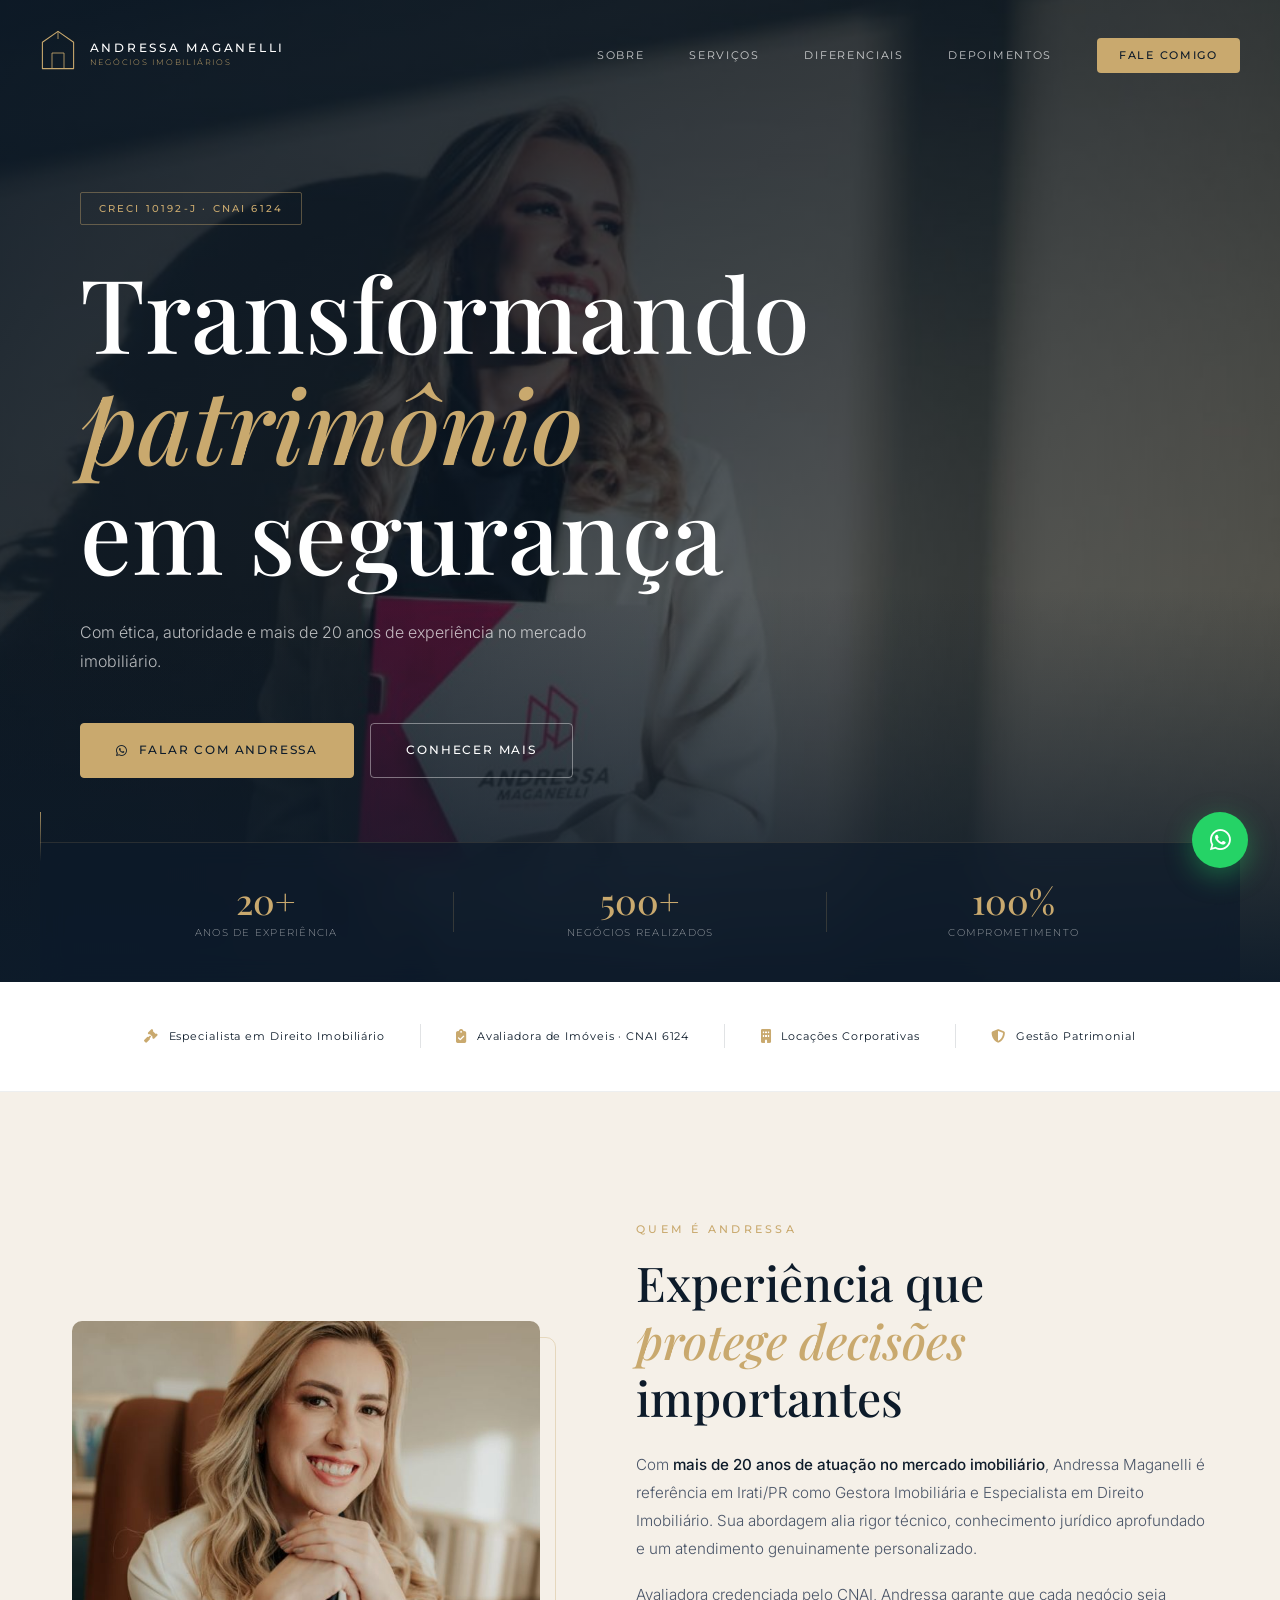
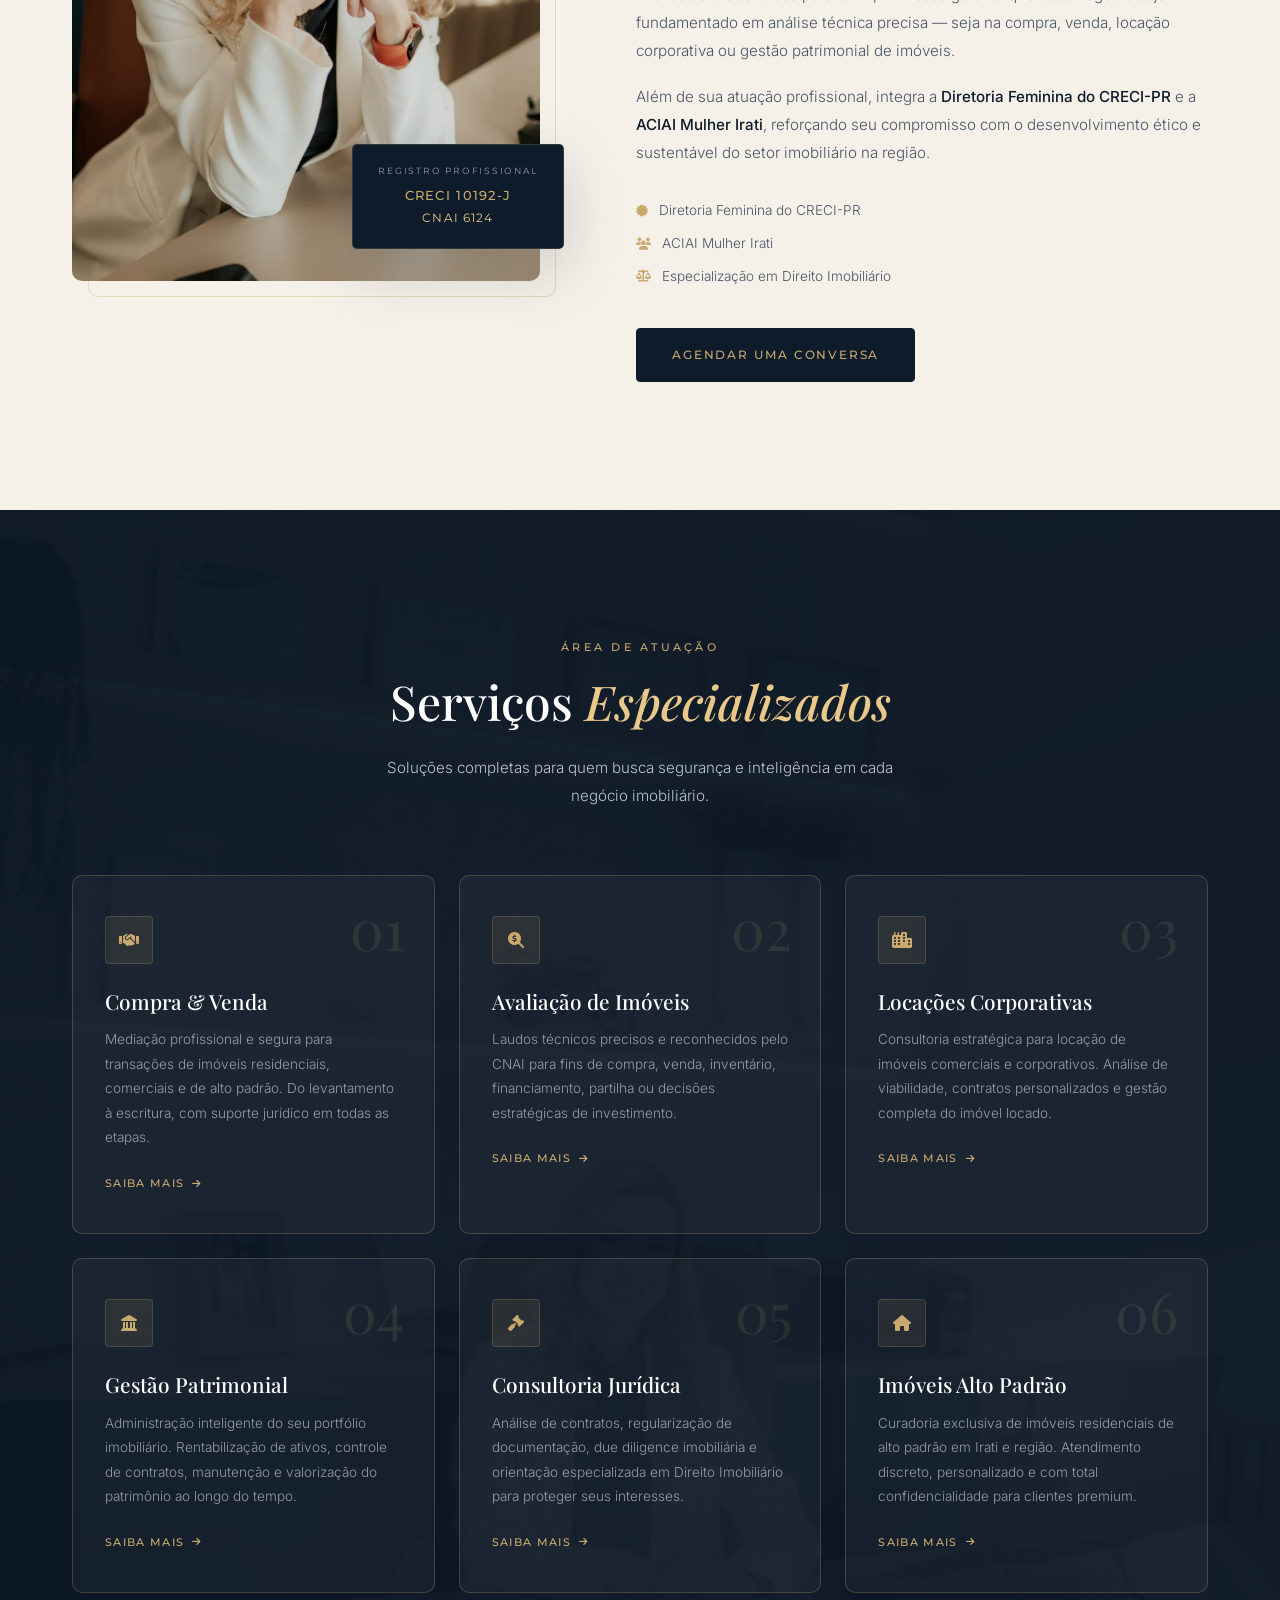
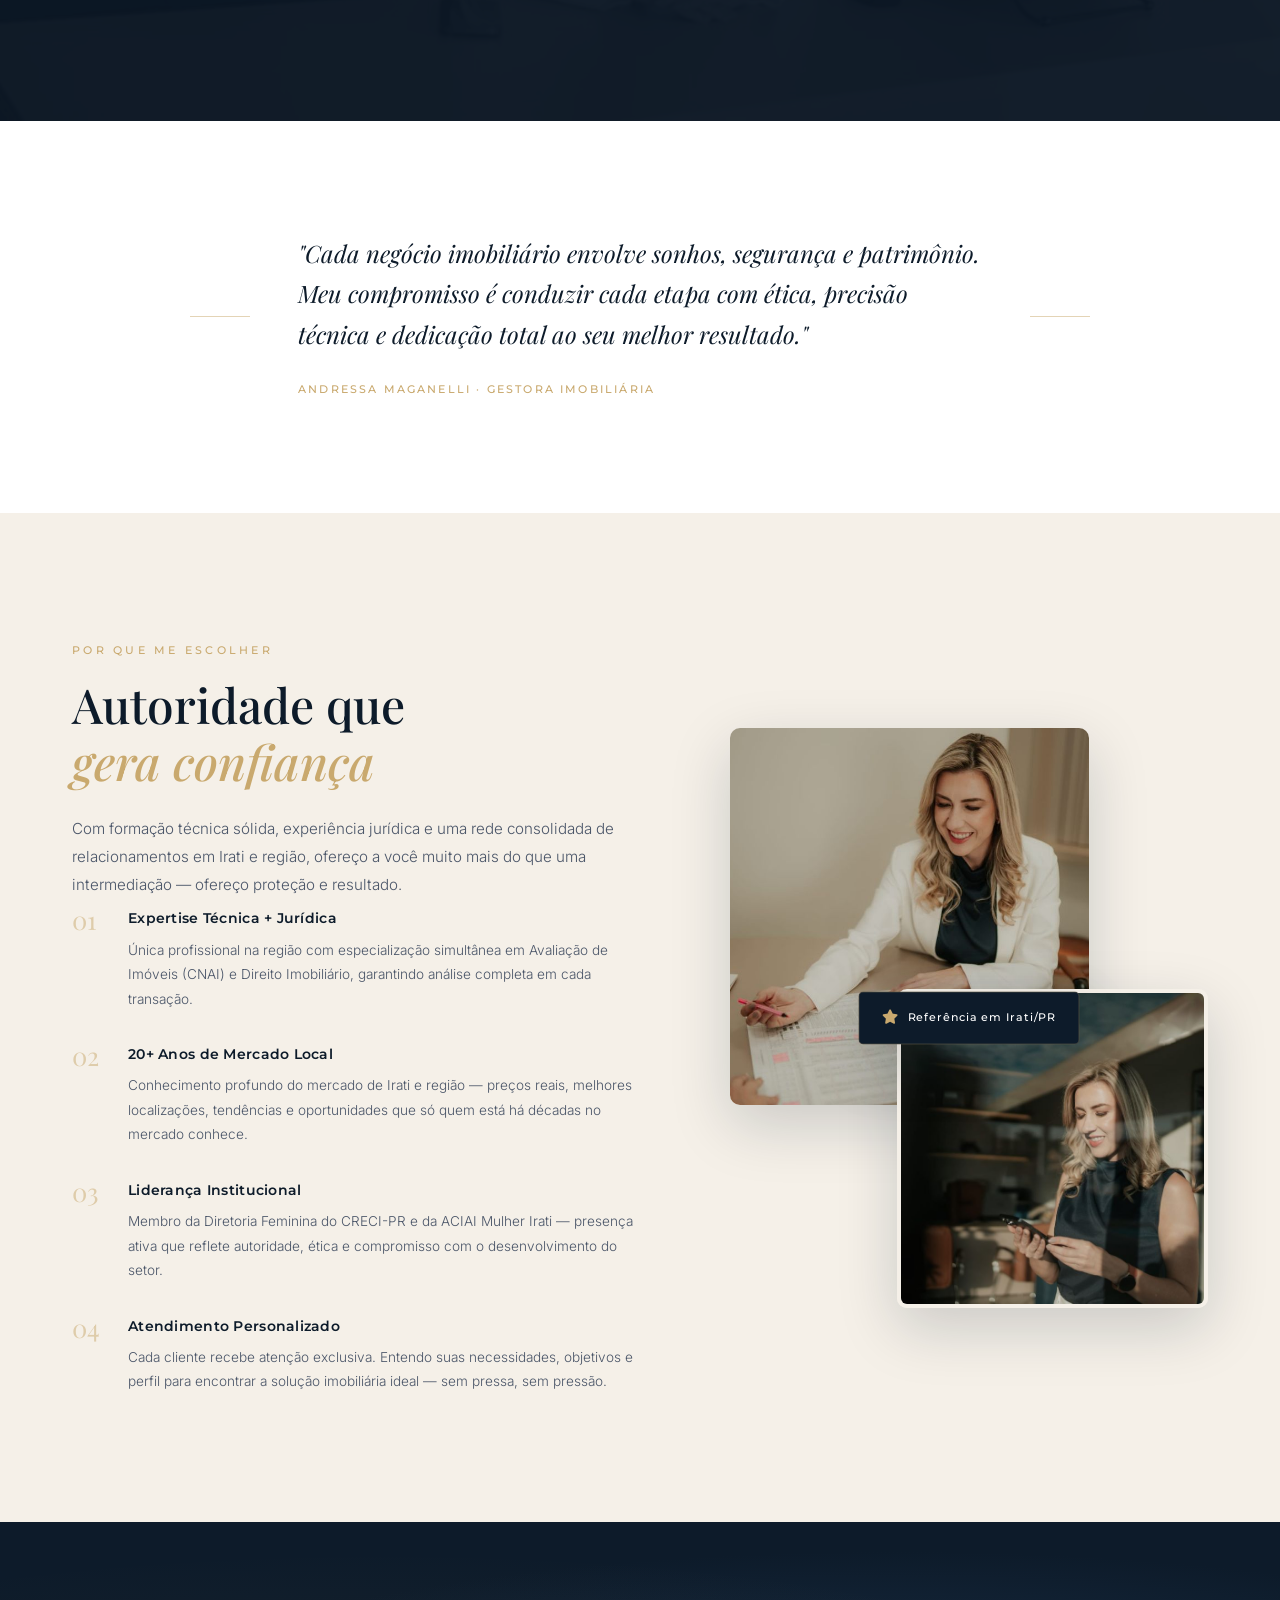
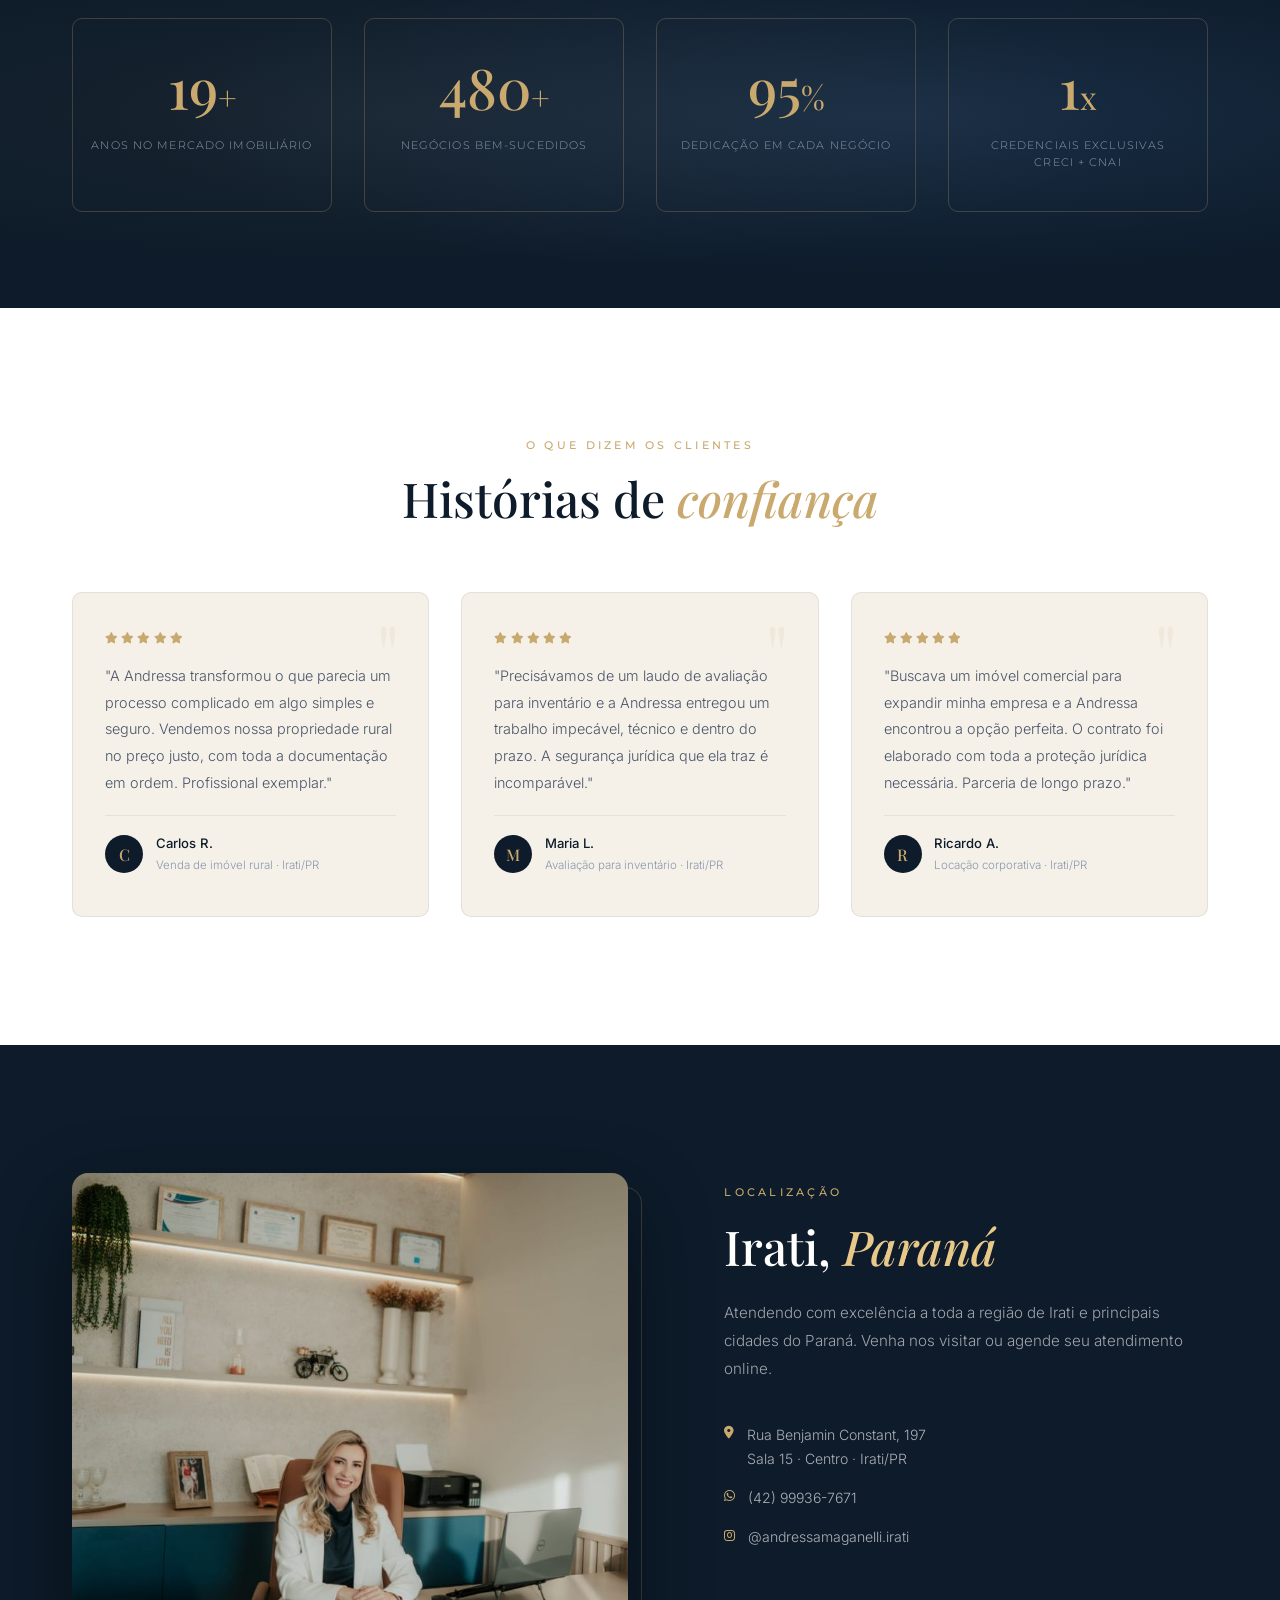
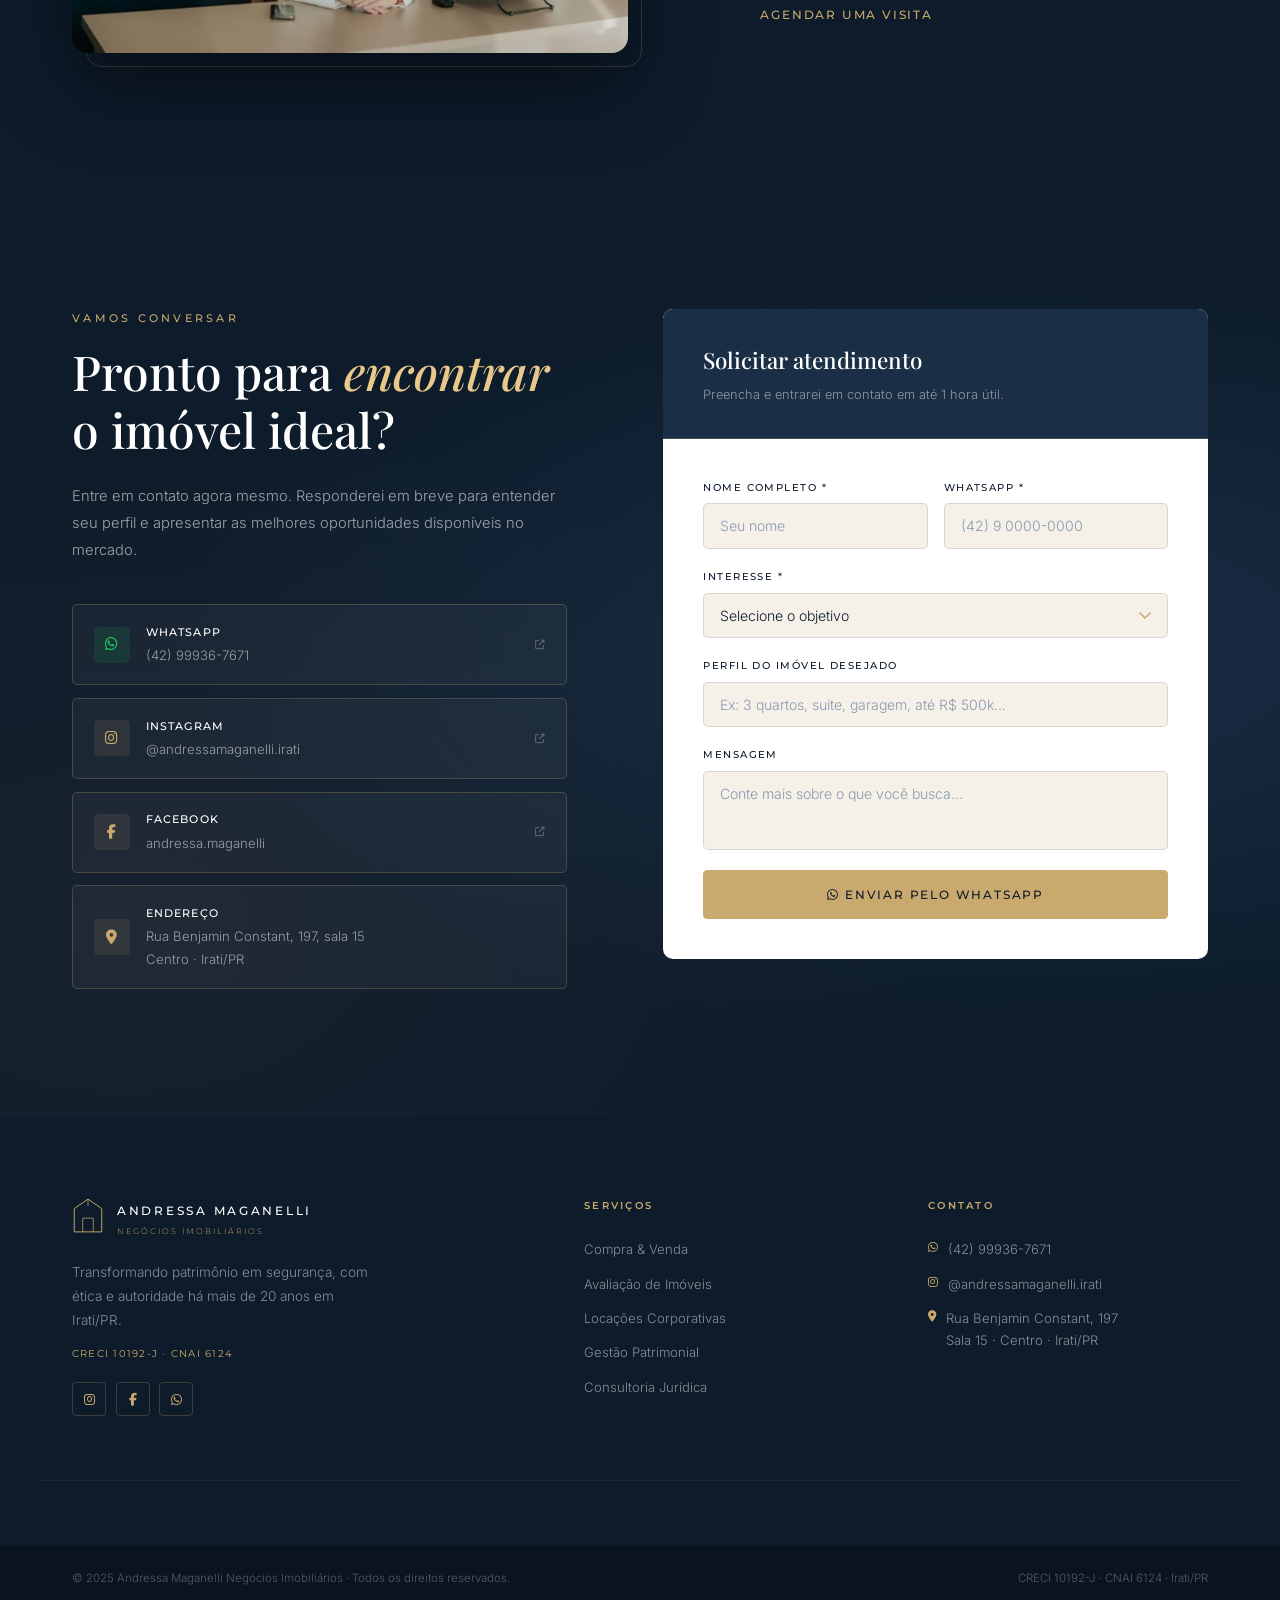
==== index.html @ 8b4cc3bf "andressa" ====
<!DOCTYPE html>
<html lang="pt-BR">
<head>
  <meta charset="UTF-8" />
  <meta name="viewport" content="width=device-width, initial-scale=1.0" />
  <title>Andressa Maganelli · Negócios Imobiliários e Avaliadora de Imóveis</title>
  <meta name="description" content="Gestora Imobiliária & Especialista em Direito Imobiliário em Irati/PR. Mais de 20 anos de experiência. CRECI 10192-J | CNAI 6124. Transformando patrimônio em segurança, com ética e autoridade." />
  <meta name="keywords" content="imóveis Irati PR, corretora de imóveis Irati, Andressa Maganelli, imóveis alto padrão, direito imobiliário, avaliação de imóveis" />

  <!-- Open Graph -->
  <meta property="og:title" content="Andressa Maganelli · Negócios Imobiliários" />
  <meta property="og:description" content="Transformando patrimônio em segurança, com ética e autoridade." />
  <meta property="og:type" content="website" />

  <!-- Fonts -->
  <link rel="preconnect" href="https://fonts.googleapis.com" />
  <link rel="preconnect" href="https://fonts.gstatic.com" crossorigin />
  <link href="https://fonts.googleapis.com/css2?family=Playfair+Display:ital,wght@0,400;0,500;0,600;1,400;1,500&family=Inter:wght@100;200;300;400;500&family=Montserrat:wght@200;300;400;500;600&display=swap" rel="stylesheet" />

  <!-- Icons -->
  <link rel="stylesheet" href="https://cdn.jsdelivr.net/npm/@fortawesome/fontawesome-free@6.4.0/css/all.min.css" />

  <!-- Styles -->
  <link rel="stylesheet" href="css/andressa.css" />
</head>
<body>

  <!-- ── LOADER ────────────────────────────────────────── -->
  <div id="loader">
    <div class="loader-inner">
      <div class="loader-logo">
        <svg viewBox="0 0 60 70" fill="none" xmlns="http://www.w3.org/2000/svg">
          <path d="M30 4 L4 22 L4 66 L56 66 L56 22 Z" stroke="#C9A96E" stroke-width="1.5" fill="none" stroke-linejoin="round"/>
          <path d="M20 66 L20 40 L40 40 L40 66" stroke="#C9A96E" stroke-width="1.2" fill="none" stroke-linejoin="round"/>
          <path d="M30 4 L30 16" stroke="#C9A96E" stroke-width="1.2" fill="none" stroke-linecap="round"/>
        </svg>
      </div>
      <div class="loader-text">
        <span class="loader-name">ANDRESSA MAGANELLI</span>
        <span class="loader-sub">NEGÓCIOS IMOBILIÁRIOS</span>
      </div>
      <div class="loader-bar"><div class="loader-progress"></div></div>
    </div>
  </div>

  <!-- ── HEADER ────────────────────────────────────────── -->
  <header id="header">
    <div class="header-inner">

      <a href="#inicio" class="logo" aria-label="Andressa Maganelli">
        <div class="logo-icon">
          <svg viewBox="0 0 60 70" fill="none" xmlns="http://www.w3.org/2000/svg">
            <path d="M30 4 L4 22 L4 66 L56 66 L56 22 Z" stroke="currentColor" stroke-width="1.8" fill="none" stroke-linejoin="round"/>
            <path d="M20 66 L20 40 L40 40 L40 66" stroke="currentColor" stroke-width="1.4" fill="none" stroke-linejoin="round"/>
            <path d="M30 4 L30 16" stroke="currentColor" stroke-width="1.4" fill="none" stroke-linecap="round"/>
          </svg>
        </div>
        <div class="logo-text">
          <span class="logo-name">ANDRESSA MAGANELLI</span>
          <span class="logo-desc">NEGÓCIOS IMOBILIÁRIOS</span>
        </div>
      </a>

      <nav class="nav-desktop" aria-label="Navegação principal">
        <ul>
          <li><a href="#sobre">Sobre</a></li>
          <li><a href="#servicos">Serviços</a></li>
          <li><a href="#diferenciais">Diferenciais</a></li>
          <li><a href="#depoimentos">Depoimentos</a></li>
          <li><a href="#contato" class="nav-cta">Fale comigo</a></li>
        </ul>
      </nav>

      <button class="menu-toggle" id="menuToggle" aria-label="Abrir menu" aria-expanded="false">
        <span></span><span></span><span></span>
      </button>
    </div>

    <nav class="nav-mobile" id="mobileNav">
      <ul>
        <li><a href="#sobre" class="mobile-link">Sobre</a></li>
        <li><a href="#servicos" class="mobile-link">Serviços</a></li>
        <li><a href="#diferenciais" class="mobile-link">Diferenciais</a></li>
        <li><a href="#depoimentos" class="mobile-link">Depoimentos</a></li>
        <li><a href="#contato" class="mobile-link">Fale comigo</a></li>
      </ul>
    </nav>
  </header>

  <main>

    <!-- ── HERO ──────────────────────────────────────────── -->
    <section id="inicio" class="hero">
      <div class="hero-bg">
        <img src="images/andressa-hero.jpg" alt="Andressa Maganelli" class="hero-img" />
        <div class="hero-overlay"></div>
        <div class="hero-overlay-grad"></div>
      </div>

      <div class="hero-content">
        <div class="hero-badge reveal">
          <span>CRECI 10192-J · CNAI 6124</span>
        </div>
        <h1 class="hero-title reveal">
          <span>Transformando</span>
          <em>patrimônio</em>
          <span>em segurança</span>
        </h1>
        <p class="hero-tagline reveal">Com ética, autoridade e mais de 20 anos de experiência no mercado imobiliário.</p>
        <div class="hero-actions reveal">
          <a href="https://wa.me/5542999367671?text=Olá%20Andressa!%20Gostaria%20de%20conhecer%20os%20imóveis%20disponíveis." class="btn btn-gold" target="_blank" rel="noopener">
            <i class="fab fa-whatsapp"></i> Falar com Andressa
          </a>
          <a href="#sobre" class="btn btn-ghost-light">Conhecer mais</a>
        </div>
      </div>

      <div class="hero-stats reveal">
        <div class="stat-item">
          <span class="stat-num">20+</span>
          <span class="stat-label">Anos de experiência</span>
        </div>
        <div class="stat-div"></div>
        <div class="stat-item">
          <span class="stat-num">500+</span>
          <span class="stat-label">Negócios realizados</span>
        </div>
        <div class="stat-div"></div>
        <div class="stat-item">
          <span class="stat-num">100%</span>
          <span class="stat-label">Comprometimento</span>
        </div>
      </div>

      <div class="hero-scroll-hint">
        <span></span>
      </div>
    </section>

    <!-- ── CREDENCIAIS FAIXA ─────────────────────────────── -->
    <section class="credenciais reveal">
      <div class="container">
        <div class="cred-grid">
          <div class="cred-item">
            <i class="fas fa-gavel"></i>
            <span>Especialista em Direito Imobiliário</span>
          </div>
          <div class="cred-div"></div>
          <div class="cred-item">
            <i class="fas fa-clipboard-check"></i>
            <span>Avaliadora de Imóveis · CNAI 6124</span>
          </div>
          <div class="cred-div"></div>
          <div class="cred-item">
            <i class="fas fa-building"></i>
            <span>Locações Corporativas</span>
          </div>
          <div class="cred-div"></div>
          <div class="cred-item">
            <i class="fas fa-shield-alt"></i>
            <span>Gestão Patrimonial</span>
          </div>
        </div>
      </div>
    </section>

    <!-- ── SOBRE ──────────────────────────────────────────── -->
    <section id="sobre" class="sobre">
      <div class="container sobre-grid">

        <div class="sobre-visual reveal">
          <div class="sobre-img-container">
            <img src="images/andressa-sobre.jpg" alt="Andressa Maganelli — Gestora Imobiliária" />
            <div class="sobre-img-border"></div>
          </div>
          <div class="sobre-creci">
            <span class="creci-label">Registro Profissional</span>
            <span class="creci-val">CRECI 10192-J</span>
            <span class="creci-val2">CNAI 6124</span>
          </div>
        </div>

        <div class="sobre-text">
          <p class="section-eyebrow reveal">Quem é Andressa</p>
          <h2 class="section-title reveal">
            Experiência que <br><em>protege decisões</em><br> importantes
          </h2>
          <div class="sobre-body reveal">
            <p>
              Com <strong>mais de 20 anos de atuação no mercado imobiliário</strong>, Andressa Maganelli é referência em Irati/PR como Gestora Imobiliária e Especialista em Direito Imobiliário. Sua abordagem alia rigor técnico, conhecimento jurídico aprofundado e um atendimento genuinamente personalizado.
            </p>
            <p>
              Avaliadora credenciada pelo CNAI, Andressa garante que cada negócio seja fundamentado em análise técnica precisa — seja na compra, venda, locação corporativa ou gestão patrimonial de imóveis.
            </p>
            <p>
              Além de sua atuação profissional, integra a <strong>Diretoria Feminina do CRECI-PR</strong> e a <strong>ACIAI Mulher Irati</strong>, reforçando seu compromisso com o desenvolvimento ético e sustentável do setor imobiliário na região.
            </p>
          </div>

          <div class="sobre-certs reveal">
            <div class="cert-item">
              <i class="fas fa-certificate"></i>
              <span>Diretoria Feminina do CRECI-PR</span>
            </div>
            <div class="cert-item">
              <i class="fas fa-users"></i>
              <span>ACIAI Mulher Irati</span>
            </div>
            <div class="cert-item">
              <i class="fas fa-balance-scale"></i>
              <span>Especialização em Direito Imobiliário</span>
            </div>
          </div>

          <a href="#contato" class="btn btn-dark reveal">Agendar uma conversa</a>
        </div>
      </div>
    </section>

    <!-- ── SERVIÇOS ────────────────────────────────────────── -->
    <section id="servicos" class="servicos">
      <div class="servicos-bg">
        <img src="images/andressa-escritorio.jpg" alt="" aria-hidden="true" />
        <div class="servicos-overlay"></div>
      </div>
      <div class="container">
        <div class="section-header section-header-light">
          <p class="section-eyebrow section-eyebrow-gold reveal">Área de atuação</p>
          <h2 class="section-title section-title-light reveal">Serviços <em>Especializados</em></h2>
          <p class="section-desc section-desc-light reveal">Soluções completas para quem busca segurança e inteligência em cada negócio imobiliário.</p>
        </div>

        <div class="services-grid">

          <article class="service-card reveal">
            <div class="service-number">01</div>
            <div class="service-icon-wrap">
              <i class="fas fa-handshake"></i>
            </div>
            <h3>Compra & Venda</h3>
            <p>Mediação profissional e segura para transações de imóveis residenciais, comerciais e de alto padrão. Do levantamento à escritura, com suporte jurídico em todas as etapas.</p>
            <div class="service-action">
              <a href="#contato">Saiba mais <i class="fas fa-arrow-right"></i></a>
            </div>
          </article>

          <article class="service-card reveal">
            <div class="service-number">02</div>
            <div class="service-icon-wrap">
              <i class="fas fa-search-dollar"></i>
            </div>
            <h3>Avaliação de Imóveis</h3>
            <p>Laudos técnicos precisos e reconhecidos pelo CNAI para fins de compra, venda, inventário, financiamento, partilha ou decisões estratégicas de investimento.</p>
            <div class="service-action">
              <a href="#contato">Saiba mais <i class="fas fa-arrow-right"></i></a>
            </div>
          </article>

          <article class="service-card reveal">
            <div class="service-number">03</div>
            <div class="service-icon-wrap">
              <i class="fas fa-city"></i>
            </div>
            <h3>Locações Corporativas</h3>
            <p>Consultoria estratégica para locação de imóveis comerciais e corporativos. Análise de viabilidade, contratos personalizados e gestão completa do imóvel locado.</p>
            <div class="service-action">
              <a href="#contato">Saiba mais <i class="fas fa-arrow-right"></i></a>
            </div>
          </article>

          <article class="service-card reveal">
            <div class="service-number">04</div>
            <div class="service-icon-wrap">
              <i class="fas fa-landmark"></i>
            </div>
            <h3>Gestão Patrimonial</h3>
            <p>Administração inteligente do seu portfólio imobiliário. Rentabilização de ativos, controle de contratos, manutenção e valorização do patrimônio ao longo do tempo.</p>
            <div class="service-action">
              <a href="#contato">Saiba mais <i class="fas fa-arrow-right"></i></a>
            </div>
          </article>

          <article class="service-card reveal">
            <div class="service-number">05</div>
            <div class="service-icon-wrap">
              <i class="fas fa-gavel"></i>
            </div>
            <h3>Consultoria Jurídica</h3>
            <p>Análise de contratos, regularização de documentação, due diligence imobiliária e orientação especializada em Direito Imobiliário para proteger seus interesses.</p>
            <div class="service-action">
              <a href="#contato">Saiba mais <i class="fas fa-arrow-right"></i></a>
            </div>
          </article>

          <article class="service-card reveal">
            <div class="service-number">06</div>
            <div class="service-icon-wrap">
              <i class="fas fa-home"></i>
            </div>
            <h3>Imóveis Alto Padrão</h3>
            <p>Curadoria exclusiva de imóveis residenciais de alto padrão em Irati e região. Atendimento discreto, personalizado e com total confidencialidade para clientes premium.</p>
            <div class="service-action">
              <a href="#contato">Saiba mais <i class="fas fa-arrow-right"></i></a>
            </div>
          </article>

        </div>
      </div>
    </section>

    <!-- ── QUOTE DESTAQUE ─────────────────────────────────── -->
    <section class="quote-destaque reveal">
      <div class="container">
        <div class="quote-inner">
          <div class="quote-line"></div>
          <blockquote>
            <p>"Cada negócio imobiliário envolve sonhos, segurança e patrimônio. Meu compromisso é conduzir cada etapa com ética, precisão técnica e dedicação total ao seu melhor resultado."</p>
            <cite>Andressa Maganelli · Gestora Imobiliária</cite>
          </blockquote>
          <div class="quote-line"></div>
        </div>
      </div>
    </section>

    <!-- ── DIFERENCIAIS ───────────────────────────────────── -->
    <section id="diferenciais" class="diferenciais">
      <div class="container">
        <div class="diferenciais-grid">

          <div class="diferenciais-text">
            <p class="section-eyebrow reveal">Por que me escolher</p>
            <h2 class="section-title reveal">
              Autoridade que <br><em>gera confiança</em>
            </h2>
            <p class="section-desc reveal">
              Com formação técnica sólida, experiência jurídica e uma rede consolidada de relacionamentos em Irati e região, ofereço a você muito mais do que uma intermediação — ofereço proteção e resultado.
            </p>
            <div class="diff-list reveal">
              <div class="diff-item">
                <div class="diff-num">01</div>
                <div>
                  <h4>Expertise Técnica + Jurídica</h4>
                  <p>Única profissional na região com especialização simultânea em Avaliação de Imóveis (CNAI) e Direito Imobiliário, garantindo análise completa em cada transação.</p>
                </div>
              </div>
              <div class="diff-item">
                <div class="diff-num">02</div>
                <div>
                  <h4>20+ Anos de Mercado Local</h4>
                  <p>Conhecimento profundo do mercado de Irati e região — preços reais, melhores localizações, tendências e oportunidades que só quem está há décadas no mercado conhece.</p>
                </div>
              </div>
              <div class="diff-item">
                <div class="diff-num">03</div>
                <div>
                  <h4>Liderança Institucional</h4>
                  <p>Membro da Diretoria Feminina do CRECI-PR e da ACIAI Mulher Irati — presença ativa que reflete autoridade, ética e compromisso com o desenvolvimento do setor.</p>
                </div>
              </div>
              <div class="diff-item">
                <div class="diff-num">04</div>
                <div>
                  <h4>Atendimento Personalizado</h4>
                  <p>Cada cliente recebe atenção exclusiva. Entendo suas necessidades, objetivos e perfil para encontrar a solução imobiliária ideal — sem pressa, sem pressão.</p>
                </div>
              </div>
            </div>
          </div>

          <div class="diferenciais-visual reveal">
            <div class="diff-img-stack">
              <img src="images/andressa-atendimento.jpg" alt="Andressa em atendimento" class="diff-img-main" />
              <img src="images/andressa-phone.jpg" alt="Andressa no escritório" class="diff-img-accent" />
              <div class="diff-img-card">
                <i class="fas fa-star"></i>
                <span>Referência em Irati/PR</span>
              </div>
            </div>
          </div>

        </div>
      </div>
    </section>

    <!-- ── NÚMEROS ────────────────────────────────────────── -->
    <section class="numeros">
      <div class="container">
        <div class="numeros-grid">
          <div class="numero-card reveal">
            <span class="num-value" data-target="20">0</span><span class="num-plus">+</span>
            <span class="num-label">Anos no mercado imobiliário</span>
          </div>
          <div class="numero-card reveal">
            <span class="num-value" data-target="500">0</span><span class="num-plus">+</span>
            <span class="num-label">Negócios bem-sucedidos</span>
          </div>
          <div class="numero-card reveal">
            <span class="num-value" data-target="100">0</span><span class="num-plus">%</span>
            <span class="num-label">Dedicação em cada negócio</span>
          </div>
          <div class="numero-card reveal">
            <span class="num-value" data-target="2">0</span><span class="num-plus">x</span>
            <span class="num-label">Credenciais exclusivas<br>CRECI + CNAI</span>
          </div>
        </div>
      </div>
    </section>

    <!-- ── DEPOIMENTOS ───────────────────────────────────── -->
    <section id="depoimentos" class="depoimentos">
      <div class="container">
        <div class="section-header">
          <p class="section-eyebrow reveal">O que dizem os clientes</p>
          <h2 class="section-title reveal">Histórias de <em>confiança</em></h2>
        </div>

        <div class="depoimentos-grid">

          <div class="dep-card reveal">
            <div class="dep-stars">
              <i class="fas fa-star"></i><i class="fas fa-star"></i><i class="fas fa-star"></i>
              <i class="fas fa-star"></i><i class="fas fa-star"></i>
            </div>
            <p>"A Andressa transformou o que parecia um processo complicado em algo simples e seguro. Vendemos nossa propriedade rural no preço justo, com toda a documentação em ordem. Profissional exemplar."</p>
            <div class="dep-author">
              <div class="dep-avatar">C</div>
              <div>
                <span>Carlos R.</span>
                <small>Venda de imóvel rural · Irati/PR</small>
              </div>
            </div>
          </div>

          <div class="dep-card reveal">
            <div class="dep-stars">
              <i class="fas fa-star"></i><i class="fas fa-star"></i><i class="fas fa-star"></i>
              <i class="fas fa-star"></i><i class="fas fa-star"></i>
            </div>
            <p>"Precisávamos de um laudo de avaliação para inventário e a Andressa entregou um trabalho impecável, técnico e dentro do prazo. A segurança jurídica que ela traz é incomparável."</p>
            <div class="dep-author">
              <div class="dep-avatar">M</div>
              <div>
                <span>Maria L.</span>
                <small>Avaliação para inventário · Irati/PR</small>
              </div>
            </div>
          </div>

          <div class="dep-card reveal">
            <div class="dep-stars">
              <i class="fas fa-star"></i><i class="fas fa-star"></i><i class="fas fa-star"></i>
              <i class="fas fa-star"></i><i class="fas fa-star"></i>
            </div>
            <p>"Buscava um imóvel comercial para expandir minha empresa e a Andressa encontrou a opção perfeita. O contrato foi elaborado com toda a proteção jurídica necessária. Parceria de longo prazo."</p>
            <div class="dep-author">
              <div class="dep-avatar">R</div>
              <div>
                <span>Ricardo A.</span>
                <small>Locação corporativa · Irati/PR</small>
              </div>
            </div>
          </div>

        </div>
      </div>
    </section>

    <!-- ── LOCALIZAÇÃO ───────────────────────────────────── -->
    <section class="localizacao">
      <div class="container localizacao-inner">

        <div class="localizacao-foto reveal">
          <img src="images/andressa-escritorio.jpg" alt="Escritório Andressa Maganelli — Irati/PR" />
        </div>

        <div class="localizacao-texto reveal">
          <p class="section-eyebrow section-eyebrow-gold">Localização</p>
          <h2 class="section-title section-title-light">Irati, <em>Paraná</em></h2>
          <p class="localizacao-desc">Atendendo com excelência a toda a região de Irati e principais cidades do Paraná. Venha nos visitar ou agende seu atendimento online.</p>
          <address class="localizacao-address">
            <div class="address-item">
              <i class="fas fa-map-marker-alt"></i>
              <span>Rua Benjamin Constant, 197<br>Sala 15 · Centro · Irati/PR</span>
            </div>
            <div class="address-item">
              <i class="fab fa-whatsapp"></i>
              <a href="https://wa.me/5542999367671">(42) 99936-7671</a>
            </div>
            <div class="address-item">
              <i class="fab fa-instagram"></i>
              <a href="https://instagram.com/andressamaganelli.irati">@andressamaganelli.irati</a>
            </div>
          </address>
          <a href="#contato" class="btn btn-dark">Agendar uma visita</a>
        </div>

      </div>
    </section>

    <!-- ── CONTATO ────────────────────────────────────────── -->
    <section id="contato" class="contato">
      <div class="container contato-grid">

        <div class="contato-info">
          <p class="section-eyebrow section-eyebrow-gold reveal">Vamos conversar</p>
          <h2 class="section-title section-title-light reveal">
            Pronto para <em>encontrar</em> <br>o imóvel ideal?
          </h2>
          <p class="contato-desc reveal">
            Entre em contato agora mesmo. Responderei em breve para entender seu perfil e apresentar as melhores oportunidades disponíveis no mercado.
          </p>

          <div class="contato-canais reveal">
            <a href="https://wa.me/5542999367671?text=Olá%20Andressa!%20Gostaria%20de%20agendar%20uma%20conversa%20sobre%20imóveis." class="canal-item canal-wpp" target="_blank" rel="noopener">
              <div class="canal-icon"><i class="fab fa-whatsapp"></i></div>
              <div class="canal-body">
                <span>WhatsApp</span>
                <p>(42) 99936-7671</p>
              </div>
              <i class="fas fa-external-link-alt canal-ext"></i>
            </a>
            <a href="https://instagram.com/andressamaganelli.irati" class="canal-item" target="_blank" rel="noopener">
              <div class="canal-icon"><i class="fab fa-instagram"></i></div>
              <div class="canal-body">
                <span>Instagram</span>
                <p>@andressamaganelli.irati</p>
              </div>
              <i class="fas fa-external-link-alt canal-ext"></i>
            </a>
            <a href="https://facebook.com/andressa.maganelli" class="canal-item" target="_blank" rel="noopener">
              <div class="canal-icon"><i class="fab fa-facebook-f"></i></div>
              <div class="canal-body">
                <span>Facebook</span>
                <p>andressa.maganelli</p>
              </div>
              <i class="fas fa-external-link-alt canal-ext"></i>
            </a>
            <div class="canal-item canal-item-static">
              <div class="canal-icon"><i class="fas fa-map-marker-alt"></i></div>
              <div class="canal-body">
                <span>Endereço</span>
                <p>Rua Benjamin Constant, 197, sala 15<br>Centro · Irati/PR</p>
              </div>
            </div>
          </div>
        </div>

        <div class="contato-form-wrap reveal">
          <div class="form-header">
            <h3>Solicitar atendimento</h3>
            <p>Preencha e entrarei em contato em até 1 hora útil.</p>
          </div>
          <form id="contactForm" class="contato-form" novalidate>
            <div class="form-row">
              <div class="form-group">
                <label for="nome">Nome completo *</label>
                <input type="text" id="nome" name="nome" placeholder="Seu nome" required />
              </div>
              <div class="form-group">
                <label for="whatsapp">WhatsApp *</label>
                <input type="tel" id="whatsapp" name="whatsapp" placeholder="(42) 9 0000-0000" required />
              </div>
            </div>
            <div class="form-group">
              <label for="interesse">Interesse *</label>
              <select id="interesse" name="interesse" required>
                <option value="" disabled selected>Selecione o objetivo</option>
                <option>Comprar imóvel residencial</option>
                <option>Comprar imóvel comercial</option>
                <option>Vender meu imóvel</option>
                <option>Avaliar meu imóvel (laudo técnico)</option>
                <option>Locação corporativa</option>
                <option>Gestão patrimonial</option>
                <option>Imóvel de alto padrão</option>
                <option>Consultoria jurídica imobiliária</option>
                <option>Outro / Quero uma orientação</option>
              </select>
            </div>
            <div class="form-group">
              <label for="perfil">Perfil do imóvel desejado</label>
              <input type="text" id="perfil" name="perfil" placeholder="Ex: 3 quartos, suite, garagem, até R$ 500k..." />
            </div>
            <div class="form-group">
              <label for="mensagem">Mensagem</label>
              <textarea id="mensagem" name="mensagem" rows="3" placeholder="Conte mais sobre o que você busca..."></textarea>
            </div>
            <button type="submit" class="btn btn-gold btn-full" id="submitBtn">
              <span class="btn-text"><i class="fab fa-whatsapp"></i> Enviar pelo WhatsApp</span>
              <span class="btn-loading" style="display:none"><i class="fas fa-spinner fa-spin"></i> Enviando...</span>
            </button>
            <div id="formSuccess" class="form-success" style="display:none">
              <i class="fas fa-check-circle"></i>
              <p>Mensagem enviada! Redirecionando para o WhatsApp... 🏠</p>
            </div>
          </form>
        </div>

      </div>
    </section>

  </main>

  <!-- ── FOOTER ─────────────────────────────────────────── -->
  <footer class="footer">
    <div class="footer-top">
      <div class="container footer-grid">
        <div class="footer-brand">
          <div class="footer-logo">
            <div class="logo-icon logo-icon-gold">
              <svg viewBox="0 0 60 70" fill="none" xmlns="http://www.w3.org/2000/svg">
                <path d="M30 4 L4 22 L4 66 L56 66 L56 22 Z" stroke="currentColor" stroke-width="1.8" fill="none" stroke-linejoin="round"/>
                <path d="M20 66 L20 40 L40 40 L40 66" stroke="currentColor" stroke-width="1.4" fill="none" stroke-linejoin="round"/>
                <path d="M30 4 L30 16" stroke="currentColor" stroke-width="1.4" fill="none" stroke-linecap="round"/>
              </svg>
            </div>
            <div>
              <p class="footer-name">ANDRESSA MAGANELLI</p>
              <p class="footer-tagline">NEGÓCIOS IMOBILIÁRIOS</p>
            </div>
          </div>
          <p class="footer-bio">Transformando patrimônio em segurança, com ética e autoridade há mais de 20 anos em Irati/PR.</p>
          <p class="footer-reg">CRECI 10192-J · CNAI 6124</p>
          <div class="footer-social">
            <a href="https://instagram.com/andressamaganelli.irati" target="_blank" rel="noopener" aria-label="Instagram">
              <i class="fab fa-instagram"></i>
            </a>
            <a href="https://facebook.com/andressa.maganelli" target="_blank" rel="noopener" aria-label="Facebook">
              <i class="fab fa-facebook-f"></i>
            </a>
            <a href="https://wa.me/5542999367671" target="_blank" rel="noopener" aria-label="WhatsApp">
              <i class="fab fa-whatsapp"></i>
            </a>
          </div>
        </div>

        <div class="footer-col">
          <h4>Serviços</h4>
          <ul>
            <li><a href="#servicos">Compra & Venda</a></li>
            <li><a href="#servicos">Avaliação de Imóveis</a></li>
            <li><a href="#servicos">Locações Corporativas</a></li>
            <li><a href="#servicos">Gestão Patrimonial</a></li>
            <li><a href="#servicos">Consultoria Jurídica</a></li>
          </ul>
        </div>

        <div class="footer-col">
          <h4>Contato</h4>
          <ul>
            <li>
              <i class="fab fa-whatsapp"></i>
              <a href="https://wa.me/5542999367671">(42) 99936-7671</a>
            </li>
            <li>
              <i class="fab fa-instagram"></i>
              <a href="https://instagram.com/andressamaganelli.irati">@andressamaganelli.irati</a>
            </li>
            <li>
              <i class="fas fa-map-marker-alt"></i>
              <span>Rua Benjamin Constant, 197<br>Sala 15 · Centro · Irati/PR</span>
            </li>
          </ul>
        </div>
      </div>
    </div>

    <div class="footer-bottom">
      <div class="container footer-bottom-inner">
        <p>© 2025 Andressa Maganelli Negócios Imobiliários · Todos os direitos reservados.</p>
        <p>CRECI 10192-J · CNAI 6124 · Irati/PR</p>
      </div>
    </div>
  </footer>

  <!-- WhatsApp Float -->
  <a href="https://wa.me/5542999367671?text=Olá%20Andressa!%20Gostaria%20de%20saber%20mais%20sobre%20os%20imóveis%20disponíveis." class="whatsapp-fab" target="_blank" rel="noopener" aria-label="WhatsApp Andressa Maganelli">
    <i class="fab fa-whatsapp"></i>
    <span class="wpp-tooltip">Falar com Andressa</span>
  </a>

  <!-- Back to top -->
  <button class="back-top" id="backTop" aria-label="Voltar ao topo">
    <i class="fas fa-arrow-up"></i>
  </button>

  <script src="js/andressa.js"></script>
</body>
</html>
---- css/andressa.css ----
/* ════════════════════════════════════════════════════════
   ANDRESSA MAGANELLI · NEGÓCIOS IMOBILIÁRIOS
   Design System Premium — Imóveis de Alto Padrão

   Paleta:
     Azul Marinho Escuro: #0D1B2A  (fundo escuro principal)
     Azul Meio:           #1A2F45  (fundo secundário)
     Azul Aço:            #2C4A6E  (destaques azul)
     Dourado:             #C9A96E  (cor de destaque premium)
     Dourado Claro:       #E8C98A  (hover dourado)
     Creme Off-White:     #F5F0E8  (fundos claros)
     Branco:              #FFFFFF
     Cinza Texto:         #8A9AB0  (texto secundário claro)
   ════════════════════════════════════════════════════════ */

/* ── 0. RESET & BASE ──────────────────────────────────── */
*, *::before, *::after { box-sizing: border-box; margin: 0; padding: 0; }

:root {
  --navy:         #0D1B2A;
  --navy-mid:     #1A2F45;
  --navy-light:   #2C4A6E;
  --gold:         #C9A96E;
  --gold-light:   #E8C98A;
  --gold-dark:    #A8883E;
  --cream:        #F5F0E8;
  --cream-dark:   #EDE5D8;
  --white:        #FFFFFF;
  --text-dark:    #0D1B2A;
  --text-mid:     #4A5568;
  --text-light:   #8A9AB0;
  --text-lighter: #B8C4D0;

  --font-serif:  'Playfair Display', Georgia, serif;
  --font-sans:   'Montserrat', 'Inter', system-ui, sans-serif;
  --font-body:   'Inter', 'Montserrat', system-ui, sans-serif;

  --radius:     10px;
  --radius-sm:  5px;
  --radius-lg:  20px;
  --shadow:     0 8px 40px rgba(13,27,42,0.12);
  --shadow-md:  0 20px 60px rgba(13,27,42,0.18);
  --shadow-gold: 0 8px 32px rgba(201,169,110,0.25);

  --transition: 0.45s cubic-bezier(0.16, 1, 0.3, 1);
  --transition-fast: 0.22s ease;
  --border-gold: 1px solid rgba(201,169,110,0.25);
}

html { scroll-behavior: smooth; font-size: 16px; }

body {
  font-family: var(--font-body);
  color: var(--text-dark);
  background: var(--cream);
  line-height: 1.7;
  overflow-x: hidden;
}

body.loading { overflow: hidden; }

img { max-width: 100%; height: auto; display: block; object-fit: cover; }
a { color: inherit; text-decoration: none; transition: color var(--transition-fast); }
ul { list-style: none; }
address { font-style: normal; }

/* ── 1. TYPOGRAPHY SYSTEM ─────────────────────────────── */
.section-eyebrow {
  display: block;
  font-family: var(--font-sans);
  font-size: 0.68rem;
  font-weight: 500;
  letter-spacing: 0.3em;
  text-transform: uppercase;
  color: var(--gold);
  margin-bottom: 1rem;
}

.section-eyebrow-gold { color: var(--gold); }

.section-title {
  font-family: var(--font-serif);
  font-size: clamp(2rem, 4vw, 3rem);
  font-weight: 500;
  line-height: 1.2;
  color: var(--navy);
  margin-bottom: 1.5rem;
}

.section-title em {
  font-style: italic;
  color: var(--gold);
}

.section-title-light { color: var(--white); }
.section-title-light em { color: var(--gold-light); }

.section-desc {
  font-family: var(--font-body);
  font-size: 0.95rem;
  font-weight: 300;
  color: var(--text-mid);
  line-height: 1.85;
  max-width: 560px;
}

.section-desc-light { color: var(--text-lighter); }

.section-header { text-align: center; margin-bottom: 4rem; }
.section-header .section-desc { margin: 0 auto; }
.section-header-light { text-align: center; }

/* ── 2. LAYOUT ────────────────────────────────────────── */
.container {
  width: 100%;
  max-width: 1200px;
  margin: 0 auto;
  padding: 0 2rem;
}

/* ── 3. BUTTONS ───────────────────────────────────────── */
.btn {
  display: inline-flex;
  align-items: center;
  gap: 0.6rem;
  font-family: var(--font-sans);
  font-size: 0.75rem;
  font-weight: 500;
  letter-spacing: 0.15em;
  text-transform: uppercase;
  padding: 1rem 2.2rem;
  border-radius: 4px;
  border: 1px solid transparent;
  cursor: pointer;
  transition: all var(--transition);
  white-space: nowrap;
}

.btn-gold {
  background: var(--gold);
  color: var(--navy);
  border-color: var(--gold);
}
.btn-gold:hover {
  background: var(--gold-light);
  border-color: var(--gold-light);
  transform: translateY(-2px);
  box-shadow: var(--shadow-gold);
  color: var(--navy);
}

.btn-dark {
  background: var(--navy);
  color: var(--gold);
  border-color: var(--navy);
}
.btn-dark:hover {
  background: var(--navy-mid);
  border-color: var(--navy-mid);
  transform: translateY(-2px);
  box-shadow: var(--shadow);
}

.btn-ghost-light {
  background: transparent;
  color: var(--white);
  border-color: rgba(255,255,255,0.4);
}
.btn-ghost-light:hover {
  background: rgba(255,255,255,0.1);
  border-color: rgba(255,255,255,0.7);
}

.btn-outline-gold {
  background: transparent;
  color: var(--gold);
  border-color: var(--gold);
}
.btn-outline-gold:hover {
  background: var(--gold);
  color: var(--navy);
}

.btn-full { width: 100%; justify-content: center; }

/* ── 4. LOADER ────────────────────────────────────────── */
#loader {
  position: fixed;
  inset: 0;
  background: var(--navy);
  z-index: 9999;
  display: flex;
  align-items: center;
  justify-content: center;
  transition: opacity 0.7s ease, visibility 0.7s ease;
}

#loader.hidden { opacity: 0; visibility: hidden; }

.loader-inner {
  display: flex;
  flex-direction: column;
  align-items: center;
  gap: 1.2rem;
  text-align: center;
}

.loader-logo svg {
  width: 64px;
  height: 74px;
  animation: pulseGold 2s ease-in-out infinite;
}

@keyframes pulseGold {
  0%, 100% { opacity: 0.5; transform: scale(0.95); }
  50% { opacity: 1; transform: scale(1); }
}

.loader-text {
  display: flex;
  flex-direction: column;
  gap: 0.3rem;
}

.loader-name {
  font-family: var(--font-sans);
  font-size: 0.8rem;
  font-weight: 500;
  letter-spacing: 0.35em;
  color: var(--gold);
}

.loader-sub {
  font-family: var(--font-sans);
  font-size: 0.55rem;
  font-weight: 300;
  letter-spacing: 0.3em;
  color: var(--text-light);
  text-transform: uppercase;
}

.loader-bar {
  width: 160px;
  height: 1px;
  background: rgba(201,169,110,0.2);
  border-radius: 1px;
  overflow: hidden;
  margin-top: 0.5rem;
}

.loader-progress {
  height: 100%;
  width: 0;
  background: var(--gold);
  animation: loadBar 2.5s ease forwards;
}

@keyframes loadBar {
  to { width: 100%; }
}

/* ── 5. HEADER ────────────────────────────────────────── */
#header {
  position: fixed;
  inset: 0 0 auto 0;
  z-index: 100;
  transition: all var(--transition);
  padding: 0;
}

#header.scrolled {
  background: rgba(13,27,42,0.97);
  backdrop-filter: blur(24px);
  box-shadow: 0 1px 0 rgba(201,169,110,0.12);
}

.header-inner {
  display: flex;
  align-items: center;
  justify-content: space-between;
  padding: 1.8rem 2.5rem;
  max-width: 1280px;
  margin: 0 auto;
  transition: padding var(--transition);
}

#header.scrolled .header-inner { padding-top: 1.1rem; padding-bottom: 1.1rem; }

/* Logo */
.logo {
  display: flex;
  align-items: center;
  gap: 0.85rem;
  text-decoration: none;
}

.logo-icon svg {
  width: 36px;
  height: 42px;
  color: var(--gold);
  transition: color var(--transition-fast);
}
.logo:hover .logo-icon svg { color: var(--gold-light); }

.logo-text { display: flex; flex-direction: column; line-height: 1; }

.logo-name {
  font-family: var(--font-sans);
  font-size: 0.78rem;
  font-weight: 500;
  letter-spacing: 0.22em;
  color: var(--white);
}

.logo-desc {
  font-family: var(--font-sans);
  font-size: 0.5rem;
  font-weight: 300;
  letter-spacing: 0.22em;
  color: var(--gold);
  margin-top: 0.25rem;
}

/* Nav */
.nav-desktop ul {
  display: flex;
  align-items: center;
  gap: 2.8rem;
}

.nav-desktop a {
  font-family: var(--font-sans);
  font-size: 0.7rem;
  font-weight: 400;
  letter-spacing: 0.15em;
  text-transform: uppercase;
  color: rgba(255,255,255,0.75);
  position: relative;
  padding-bottom: 3px;
}

.nav-desktop a::after {
  content: '';
  position: absolute;
  bottom: 0; left: 0;
  width: 0; height: 1px;
  background: var(--gold);
  transition: width var(--transition);
}

.nav-desktop a:hover { color: var(--white); }
.nav-desktop a:hover::after,
.nav-desktop a.active::after { width: 100%; }

.nav-cta {
  background: var(--gold) !important;
  color: var(--navy) !important;
  padding: 0.65rem 1.4rem !important;
  border-radius: 4px !important;
  font-weight: 500 !important;
}
.nav-cta:hover {
  background: var(--gold-light) !important;
}
.nav-cta::after { display: none !important; }

/* Hamburger */
.menu-toggle {
  display: none;
  flex-direction: column;
  gap: 5px;
  background: none;
  border: none;
  cursor: pointer;
  padding: 4px;
}
.menu-toggle span {
  display: block;
  width: 24px;
  height: 1px;
  background: var(--white);
  transition: all var(--transition);
}
.menu-toggle.open span:nth-child(1) { transform: translateY(6px) rotate(45deg); }
.menu-toggle.open span:nth-child(2) { opacity: 0; }
.menu-toggle.open span:nth-child(3) { transform: translateY(-6px) rotate(-45deg); }

/* Mobile Nav */
.nav-mobile {
  max-height: 0;
  overflow: hidden;
  background: rgba(13,27,42,0.99);
  transition: max-height 0.5s cubic-bezier(0.16,1,0.3,1);
}
.nav-mobile.open { max-height: 400px; }
.nav-mobile ul {
  display: flex;
  flex-direction: column;
  padding: 1rem 2.5rem 2rem;
  gap: 1.2rem;
  border-top: 1px solid rgba(201,169,110,0.15);
}
.nav-mobile a {
  font-family: var(--font-sans);
  font-size: 0.82rem;
  font-weight: 300;
  letter-spacing: 0.12em;
  text-transform: uppercase;
  color: rgba(255,255,255,0.75);
}
.nav-mobile a:hover { color: var(--gold); }

/* ── 6. HERO ──────────────────────────────────────────── */
.hero {
  min-height: 100vh;
  position: relative;
  display: flex;
  flex-direction: column;
  justify-content: center;
  overflow: hidden;
}

.hero-bg {
  position: absolute;
  inset: 0;
}

.hero-img {
  width: 100%;
  height: 100%;
  object-fit: cover;
  object-position: center top;
  transform: scale(1.04);
  transition: transform 8s ease;
}
.hero-img.loaded { transform: scale(1); }

.hero-overlay {
  position: absolute;
  inset: 0;
  background: linear-gradient(135deg,
    rgba(13,27,42,0.88) 0%,
    rgba(13,27,42,0.65) 50%,
    rgba(13,27,42,0.3) 100%
  );
}

.hero-overlay-grad {
  position: absolute;
  inset: 0;
  background: linear-gradient(to top,
    rgba(13,27,42,0.95) 0%,
    transparent 40%
  );
}

.hero-content {
  position: relative;
  z-index: 2;
  padding: 12rem 2.5rem 4rem;
  max-width: 1200px;
  margin: 0 auto;
  width: 100%;
}

.hero-badge {
  display: inline-flex;
  align-items: center;
  gap: 0.5rem;
  border: 1px solid rgba(201,169,110,0.4);
  padding: 0.45rem 1.1rem;
  border-radius: 2px;
  margin-bottom: 2rem;
}

.hero-badge span {
  font-family: var(--font-sans);
  font-size: 0.62rem;
  font-weight: 500;
  letter-spacing: 0.22em;
  color: var(--gold);
  text-transform: uppercase;
}

.hero-title {
  font-family: var(--font-serif);
  font-size: clamp(3.2rem, 8vw, 6.5rem);
  font-weight: 500;
  line-height: 1.08;
  color: var(--white);
  margin-bottom: 1.8rem;
  display: flex;
  flex-direction: column;
  gap: 0;
  max-width: 780px;
}

.hero-title em {
  color: var(--gold);
  font-style: italic;
}

.hero-tagline {
  font-family: var(--font-body);
  font-size: 1rem;
  font-weight: 300;
  color: rgba(255,255,255,0.7);
  max-width: 520px;
  line-height: 1.8;
  margin-bottom: 3rem;
}

.hero-actions {
  display: flex;
  gap: 1rem;
  flex-wrap: wrap;
}

/* Hero Stats */
.hero-stats {
  position: relative;
  z-index: 2;
  display: flex;
  align-items: center;
  gap: 0;
  padding: 2.5rem 2.5rem;
  max-width: 1200px;
  margin: 0 auto;
  width: 100%;
  background: rgba(13,27,42,0.7);
  backdrop-filter: blur(12px);
  border-top: 1px solid rgba(201,169,110,0.15);
}

.stat-item {
  flex: 1;
  text-align: center;
}

.stat-num {
  display: block;
  font-family: var(--font-serif);
  font-size: 2.2rem;
  font-weight: 500;
  color: var(--gold);
  line-height: 1;
}

.stat-label {
  display: block;
  font-family: var(--font-sans);
  font-size: 0.65rem;
  font-weight: 300;
  letter-spacing: 0.12em;
  color: rgba(255,255,255,0.55);
  text-transform: uppercase;
  margin-top: 0.4rem;
}

.stat-div {
  width: 1px;
  height: 40px;
  background: rgba(201,169,110,0.2);
}

.hero-scroll-hint {
  position: absolute;
  bottom: 7.5rem;
  left: 2.5rem;
  z-index: 2;
}

.hero-scroll-hint span {
  display: block;
  width: 1px;
  height: 50px;
  background: linear-gradient(to bottom, rgba(201,169,110,0.8), transparent);
  animation: scrollDown 2.5s ease-in-out infinite;
}

@keyframes scrollDown {
  0% { opacity: 0; transform: scaleY(0); transform-origin: top; }
  40% { opacity: 1; transform: scaleY(1); transform-origin: top; }
  80% { opacity: 0; transform: scaleY(1); transform-origin: bottom; }
  100% { opacity: 0; }
}

/* ── 7. CREDENCIAIS BAR ───────────────────────────────── */
.credenciais {
  background: var(--white);
  border-bottom: 1px solid rgba(13,27,42,0.07);
  padding: 2.2rem 0;
}

.cred-grid {
  display: flex;
  align-items: center;
  justify-content: center;
  flex-wrap: wrap;
}

.cred-item {
  display: flex;
  align-items: center;
  gap: 0.65rem;
  padding: 0.6rem 2.2rem;
}

.cred-item i { color: var(--gold); font-size: 0.85rem; }

.cred-item span {
  font-family: var(--font-sans);
  font-size: 0.7rem;
  font-weight: 400;
  letter-spacing: 0.08em;
  color: var(--text-dark);
}

.cred-div {
  width: 1px;
  height: 24px;
  background: rgba(13,27,42,0.12);
}

/* ── 8. SOBRE ─────────────────────────────────────────── */
.sobre {
  padding: 8rem 0;
  background: var(--cream);
}

.sobre-grid {
  display: grid;
  grid-template-columns: 0.9fr 1.1fr;
  gap: 6rem;
  align-items: center;
}

.sobre-visual {
  position: relative;
}

.sobre-img-container {
  position: relative;
}

.sobre-img-container img {
  width: 100%;
  height: 560px;
  object-fit: cover;
  object-position: center 15%;
  border-radius: var(--radius);
}

.sobre-img-border {
  position: absolute;
  inset: 16px -16px -16px 16px;
  border: 1px solid rgba(201,169,110,0.35);
  border-radius: var(--radius);
  z-index: -1;
}

.sobre-creci {
  position: absolute;
  bottom: 2rem;
  right: -1.5rem;
  background: var(--navy);
  padding: 1.2rem 1.6rem;
  border-radius: var(--radius-sm);
  text-align: center;
  box-shadow: var(--shadow-md);
  border: 1px solid rgba(201,169,110,0.2);
}

.creci-label {
  display: block;
  font-family: var(--font-sans);
  font-size: 0.55rem;
  font-weight: 400;
  letter-spacing: 0.2em;
  color: var(--text-light);
  text-transform: uppercase;
  margin-bottom: 0.4rem;
}

.creci-val {
  display: block;
  font-family: var(--font-sans);
  font-size: 0.8rem;
  font-weight: 500;
  color: var(--gold);
  letter-spacing: 0.1em;
}

.creci-val2 {
  display: block;
  font-family: var(--font-sans);
  font-size: 0.72rem;
  font-weight: 400;
  color: var(--gold-light);
  letter-spacing: 0.1em;
  margin-top: 0.15rem;
}

.sobre-body {
  display: flex;
  flex-direction: column;
  gap: 1.1rem;
  margin-bottom: 2rem;
}

.sobre-body p {
  font-size: 0.95rem;
  font-weight: 300;
  color: var(--text-mid);
  line-height: 1.85;
}
.sobre-body strong { color: var(--text-dark); font-weight: 500; }

.sobre-certs {
  display: flex;
  flex-direction: column;
  gap: 0.6rem;
  margin-bottom: 2.5rem;
}

.cert-item {
  display: flex;
  align-items: center;
  gap: 0.7rem;
  font-size: 0.85rem;
  font-weight: 300;
  color: var(--text-mid);
}
.cert-item i { color: var(--gold); font-size: 0.75rem; }

/* ── 9. SERVIÇOS ──────────────────────────────────────── */
.servicos {
  position: relative;
  padding: 8rem 0;
  overflow: hidden;
}

.servicos-bg {
  position: absolute;
  inset: 0;
}

.servicos-bg img {
  width: 100%;
  height: 100%;
  object-fit: cover;
  object-position: center;
  filter: brightness(0.3) saturate(0.5);
}

.servicos-overlay {
  position: absolute;
  inset: 0;
  background: rgba(13,27,42,0.85);
}

.servicos .container { position: relative; z-index: 1; }

/* Services grid */
.services-grid {
  display: grid;
  grid-template-columns: repeat(3, 1fr);
  gap: 1.5rem;
}

.service-card {
  background: rgba(255,255,255,0.04);
  border: var(--border-gold);
  border-radius: var(--radius);
  padding: 2.5rem 2rem;
  position: relative;
  transition: all var(--transition);
  overflow: hidden;
}

.service-card::before {
  content: '';
  position: absolute;
  top: 0; left: 0; right: 0;
  height: 2px;
  background: linear-gradient(90deg, var(--gold), transparent);
  opacity: 0;
  transition: opacity var(--transition);
}

.service-card:hover {
  background: rgba(255,255,255,0.07);
  border-color: rgba(201,169,110,0.5);
  transform: translateY(-6px);
}

.service-card:hover::before { opacity: 1; }

.service-number {
  font-family: var(--font-serif);
  font-size: 3.5rem;
  font-weight: 400;
  color: rgba(201,169,110,0.12);
  line-height: 1;
  position: absolute;
  top: 1.5rem;
  right: 1.8rem;
}

.service-icon-wrap {
  width: 48px;
  height: 48px;
  background: rgba(201,169,110,0.1);
  border: 1px solid rgba(201,169,110,0.2);
  border-radius: 4px;
  display: flex;
  align-items: center;
  justify-content: center;
  margin-bottom: 1.5rem;
}

.service-icon-wrap i { color: var(--gold); font-size: 1rem; }

.service-card h3 {
  font-family: var(--font-serif);
  font-size: 1.3rem;
  font-weight: 500;
  color: var(--white);
  margin-bottom: 0.8rem;
  line-height: 1.3;
}

.service-card p {
  font-size: 0.85rem;
  font-weight: 300;
  color: rgba(255,255,255,0.55);
  line-height: 1.8;
  margin-bottom: 1.5rem;
}

.service-action a {
  font-family: var(--font-sans);
  font-size: 0.7rem;
  font-weight: 500;
  letter-spacing: 0.12em;
  text-transform: uppercase;
  color: var(--gold);
  display: flex;
  align-items: center;
  gap: 0.5rem;
  transition: gap var(--transition-fast), color var(--transition-fast);
}

.service-action a:hover { gap: 0.8rem; color: var(--gold-light); }
.service-action a i { font-size: 0.6rem; }

/* ── 10. QUOTE DESTAQUE ───────────────────────────────── */
.quote-destaque {
  background: var(--white);
  padding: 7rem 2rem;
}

.quote-inner {
  display: flex;
  align-items: center;
  gap: 3rem;
  max-width: 900px;
  margin: 0 auto;
}

.quote-line {
  flex-shrink: 0;
  width: 60px;
  height: 1px;
  background: var(--gold);
  opacity: 0.5;
}

.quote-inner blockquote p {
  font-family: var(--font-serif);
  font-size: clamp(1.1rem, 2.5vw, 1.5rem);
  font-weight: 400;
  font-style: italic;
  color: var(--navy);
  line-height: 1.7;
  margin-bottom: 1.2rem;
}

.quote-inner blockquote cite {
  font-family: var(--font-sans);
  font-size: 0.68rem;
  font-weight: 500;
  letter-spacing: 0.2em;
  color: var(--gold);
  text-transform: uppercase;
  font-style: normal;
}

/* ── 11. DIFERENCIAIS ─────────────────────────────────── */
.diferenciais {
  padding: 8rem 0;
  background: var(--cream);
}

.diferenciais-grid {
  display: grid;
  grid-template-columns: 1fr 0.85fr;
  gap: 6rem;
  align-items: center;
}

.diff-list {
  display: flex;
  flex-direction: column;
  gap: 2rem;
  margin-top: 0.5rem;
}

.diff-item {
  display: flex;
  gap: 1.5rem;
  align-items: flex-start;
}

.diff-num {
  font-family: var(--font-serif);
  font-size: 1.6rem;
  font-weight: 400;
  color: var(--gold);
  opacity: 0.5;
  flex-shrink: 0;
  line-height: 1;
  min-width: 2rem;
}

.diff-item h4 {
  font-family: var(--font-sans);
  font-size: 0.88rem;
  font-weight: 600;
  color: var(--navy);
  margin-bottom: 0.4rem;
  letter-spacing: 0.02em;
}

.diff-item p {
  font-size: 0.85rem;
  font-weight: 300;
  color: var(--text-mid);
  line-height: 1.8;
}

/* Visual stack */
.diff-img-stack {
  position: relative;
  height: 580px;
}

.diff-img-main {
  position: absolute;
  top: 0; left: 0;
  width: 75%;
  height: 65%;
  object-fit: cover;
  border-radius: var(--radius);
  box-shadow: var(--shadow-md);
}

.diff-img-accent {
  position: absolute;
  bottom: 0; right: 0;
  width: 65%;
  height: 55%;
  object-fit: cover;
  object-position: center top;
  border-radius: var(--radius);
  box-shadow: var(--shadow-md);
  border: 4px solid var(--cream);
}

.diff-img-card {
  position: absolute;
  top: 50%;
  left: 50%;
  transform: translate(-50%, -50%);
  background: var(--navy);
  border: var(--border-gold);
  border-radius: var(--radius-sm);
  padding: 1rem 1.4rem;
  display: flex;
  align-items: center;
  gap: 0.6rem;
  white-space: nowrap;
  box-shadow: var(--shadow-md);
}

.diff-img-card i { color: var(--gold); font-size: 0.9rem; }

.diff-img-card span {
  font-family: var(--font-sans);
  font-size: 0.7rem;
  font-weight: 500;
  letter-spacing: 0.08em;
  color: var(--white);
}

/* ── 12. NÚMEROS ──────────────────────────────────────── */
.numeros {
  background: var(--navy);
  padding: 6rem 0;
  position: relative;
  overflow: hidden;
}

.numeros::before {
  content: '';
  position: absolute;
  inset: 0;
  background: radial-gradient(ellipse at 30% 50%, rgba(201,169,110,0.06) 0%, transparent 60%),
              radial-gradient(ellipse at 70% 50%, rgba(44,74,110,0.4) 0%, transparent 60%);
  pointer-events: none;
}

.numeros-grid {
  display: grid;
  grid-template-columns: repeat(4, 1fr);
  gap: 2rem;
  position: relative;
  z-index: 1;
}

.numero-card {
  text-align: center;
  padding: 2.5rem 1rem;
  border: var(--border-gold);
  border-radius: var(--radius);
  transition: all var(--transition);
}

.numero-card:hover {
  background: rgba(201,169,110,0.05);
  border-color: rgba(201,169,110,0.5);
}

.num-value {
  font-family: var(--font-serif);
  font-size: 3.5rem;
  font-weight: 500;
  color: var(--gold);
  line-height: 1;
}

.num-plus {
  font-family: var(--font-serif);
  font-size: 2rem;
  font-weight: 400;
  color: var(--gold);
}

.num-label {
  display: block;
  font-family: var(--font-sans);
  font-size: 0.7rem;
  font-weight: 300;
  letter-spacing: 0.1em;
  color: var(--text-light);
  text-transform: uppercase;
  margin-top: 0.8rem;
  line-height: 1.5;
}

/* ── 13. DEPOIMENTOS ──────────────────────────────────── */
.depoimentos {
  padding: 8rem 0;
  background: var(--white);
}

.depoimentos-grid {
  display: grid;
  grid-template-columns: repeat(3, 1fr);
  gap: 2rem;
}

.dep-card {
  padding: 2.5rem 2rem;
  border: 1px solid rgba(13,27,42,0.08);
  border-radius: var(--radius);
  background: var(--cream);
  display: flex;
  flex-direction: column;
  gap: 1.2rem;
  transition: all var(--transition);
  position: relative;
}

.dep-card::before {
  content: '"';
  position: absolute;
  top: 1.2rem;
  right: 1.8rem;
  font-family: var(--font-serif);
  font-size: 5rem;
  color: var(--gold);
  opacity: 0.1;
  line-height: 1;
}

.dep-card:hover {
  transform: translateY(-4px);
  box-shadow: var(--shadow);
  border-color: rgba(201,169,110,0.3);
}

.dep-stars { display: flex; gap: 0.2rem; }
.dep-stars i { color: var(--gold); font-size: 0.7rem; }

.dep-card p {
  font-family: var(--font-body);
  font-size: 0.9rem;
  font-weight: 300;
  color: var(--text-mid);
  line-height: 1.85;
  flex: 1;
}

.dep-author {
  display: flex;
  align-items: center;
  gap: 0.8rem;
  padding-top: 1rem;
  border-top: 1px solid rgba(13,27,42,0.07);
}

.dep-avatar {
  width: 38px;
  height: 38px;
  background: var(--navy);
  color: var(--gold);
  font-family: var(--font-serif);
  font-size: 1rem;
  border-radius: 50%;
  display: flex;
  align-items: center;
  justify-content: center;
  font-weight: 500;
  flex-shrink: 0;
}

.dep-author span {
  display: block;
  font-size: 0.82rem;
  font-weight: 500;
  color: var(--navy);
}

.dep-author small {
  display: block;
  font-size: 0.72rem;
  font-weight: 300;
  color: var(--text-light);
  margin-top: 0.1rem;
}

/* ── 14. LOCALIZAÇÃO ──────────────────────────────────── */
.localizacao {
  background: var(--navy);
  padding: 8rem 0;
}

.localizacao-inner {
  display: grid;
  grid-template-columns: 1.15fr 1fr;
  gap: 6rem;
  align-items: center;
}

/* Foto como elemento com bordas arredondadas */
.localizacao-foto {
  position: relative;
}

.localizacao-foto img {
  width: 100%;
  height: 480px;
  object-fit: cover;
  object-position: center 30%;
  border-radius: 16px;
  display: block;
  box-shadow: 0 32px 80px rgba(0,0,0,0.45);
}

/* Detalhe dourado sutil atrás da foto */
.localizacao-foto::before {
  content: '';
  position: absolute;
  inset: 14px -14px -14px 14px;
  border: 1px solid rgba(201,169,110,0.25);
  border-radius: 16px;
  z-index: 0;
  pointer-events: none;
}

.localizacao-foto img { position: relative; z-index: 1; }

/* Textos */
.localizacao-desc {
  font-size: 0.95rem;
  font-weight: 300;
  color: rgba(255,255,255,0.6);
  line-height: 1.85;
  margin-bottom: 2.5rem;
}

.localizacao-address {
  display: flex;
  flex-direction: column;
  gap: 1rem;
  margin-bottom: 2.5rem;
}

.address-item {
  display: flex;
  align-items: flex-start;
  gap: 0.8rem;
  font-size: 0.88rem;
  font-weight: 300;
  color: rgba(255,255,255,0.65);
  line-height: 1.65;
}

.address-item i {
  color: var(--gold);
  font-size: 0.8rem;
  flex-shrink: 0;
  margin-top: 0.22rem;
}

.address-item a {
  color: rgba(255,255,255,0.65);
  transition: color var(--transition-fast);
}
.address-item a:hover { color: var(--gold); }

/* ── 15. CONTATO ──────────────────────────────────────── */
.contato {
  background: var(--navy);
  padding: 8rem 0;
  position: relative;
  overflow: hidden;
}

.contato::before {
  content: '';
  position: absolute;
  inset: 0;
  background: radial-gradient(ellipse at 80% 50%, rgba(44,74,110,0.4) 0%, transparent 60%),
              radial-gradient(ellipse at 10% 80%, rgba(201,169,110,0.05) 0%, transparent 50%);
  pointer-events: none;
}

.contato-grid {
  display: grid;
  grid-template-columns: 1fr 1.1fr;
  gap: 6rem;
  align-items: start;
  position: relative;
  z-index: 1;
}

.contato-desc {
  font-size: 0.92rem;
  font-weight: 300;
  color: rgba(255,255,255,0.6);
  line-height: 1.85;
  margin-bottom: 2.5rem;
}

.contato-canais {
  display: flex;
  flex-direction: column;
  gap: 0.8rem;
}

.canal-item {
  display: flex;
  align-items: center;
  gap: 1rem;
  padding: 1.1rem 1.3rem;
  background: rgba(255,255,255,0.04);
  border: var(--border-gold);
  border-radius: var(--radius-sm);
  transition: all var(--transition);
  color: inherit;
}

.canal-item:hover {
  background: rgba(255,255,255,0.07);
  border-color: rgba(201,169,110,0.5);
  transform: translateX(4px);
}

.canal-item-static:hover { transform: none; cursor: default; }

.canal-wpp .canal-icon { background: rgba(37,211,102,0.1); }
.canal-wpp .canal-icon i { color: #25D366; }

.canal-icon {
  width: 36px;
  height: 36px;
  background: rgba(201,169,110,0.1);
  border-radius: 4px;
  display: flex;
  align-items: center;
  justify-content: center;
  flex-shrink: 0;
}
.canal-icon i { color: var(--gold); font-size: 0.9rem; }

.canal-body { flex: 1; }

.canal-body span {
  display: block;
  font-family: var(--font-sans);
  font-size: 0.7rem;
  font-weight: 500;
  letter-spacing: 0.1em;
  color: var(--white);
  text-transform: uppercase;
}

.canal-body p {
  font-size: 0.82rem;
  font-weight: 300;
  color: rgba(255,255,255,0.55);
  margin-top: 0.15rem;
}

.canal-ext { color: rgba(255,255,255,0.25); font-size: 0.6rem; }

/* Form */
.contato-form-wrap {
  background: var(--white);
  border-radius: var(--radius);
  overflow: hidden;
}

.form-header {
  background: var(--navy-mid);
  padding: 2rem 2.5rem;
  border-bottom: var(--border-gold);
}

.form-header h3 {
  font-family: var(--font-serif);
  font-size: 1.4rem;
  font-weight: 500;
  color: var(--white);
  margin-bottom: 0.3rem;
}

.form-header p {
  font-size: 0.8rem;
  font-weight: 300;
  color: rgba(255,255,255,0.5);
}

.contato-form {
  padding: 2.5rem;
  display: flex;
  flex-direction: column;
  gap: 1.2rem;
}

.form-row {
  display: grid;
  grid-template-columns: 1fr 1fr;
  gap: 1rem;
}

.form-group {
  display: flex;
  flex-direction: column;
  gap: 0.45rem;
}

.form-group label {
  font-family: var(--font-sans);
  font-size: 0.65rem;
  font-weight: 500;
  letter-spacing: 0.14em;
  text-transform: uppercase;
  color: var(--text-dark);
}

.form-group input,
.form-group select,
.form-group textarea {
  width: 100%;
  padding: 0.82rem 1rem;
  font-family: var(--font-body);
  font-size: 0.88rem;
  font-weight: 300;
  color: var(--text-dark);
  background: var(--cream);
  border: 1px solid rgba(13,27,42,0.12);
  border-radius: var(--radius-sm);
  outline: none;
  transition: border-color var(--transition-fast), box-shadow var(--transition-fast);
  appearance: none;
  -webkit-appearance: none;
}

.form-group select {
  background-image: url("data:image/svg+xml,%3Csvg xmlns='http://www.w3.org/2000/svg' width='12' height='7' viewBox='0 0 12 7'%3E%3Cpath d='M1 1l5 5 5-5' stroke='%23C9A96E' stroke-width='1.5' fill='none' stroke-linecap='round' stroke-linejoin='round'/%3E%3C/svg%3E");
  background-repeat: no-repeat;
  background-position: right 1rem center;
  background-color: var(--cream);
  padding-right: 2.5rem;
  cursor: pointer;
}

.form-group input:focus,
.form-group select:focus,
.form-group textarea:focus {
  border-color: var(--gold);
  box-shadow: 0 0 0 3px rgba(201,169,110,0.1);
  background: var(--white);
}

.form-group input::placeholder,
.form-group textarea::placeholder { color: var(--text-light); }
.form-group textarea { resize: none; }

.form-success {
  display: flex;
  align-items: center;
  gap: 0.8rem;
  background: rgba(201,169,110,0.1);
  border: 1px solid rgba(201,169,110,0.3);
  border-radius: var(--radius-sm);
  padding: 1rem 1.2rem;
}
.form-success i { color: var(--gold); font-size: 1rem; }
.form-success p { font-size: 0.85rem; font-weight: 300; color: var(--navy); }

/* ── 16. FOOTER ───────────────────────────────────────── */
.footer { background: var(--navy); }

.footer-top { padding: 5rem 0 4rem; }

.footer-grid {
  display: grid;
  grid-template-columns: 1.6fr 1fr 1fr;
  gap: 4rem;
  padding-bottom: 4rem;
  border-bottom: 1px solid rgba(255,255,255,0.06);
}

.footer-logo {
  display: flex;
  align-items: center;
  gap: 0.8rem;
  margin-bottom: 1.2rem;
}

.logo-icon-gold svg {
  width: 32px;
  height: 37px;
  color: var(--gold);
}

.footer-name {
  font-family: var(--font-sans);
  font-size: 0.78rem;
  font-weight: 500;
  letter-spacing: 0.22em;
  color: var(--white);
}

.footer-tagline {
  font-family: var(--font-sans);
  font-size: 0.5rem;
  font-weight: 300;
  letter-spacing: 0.25em;
  color: var(--gold);
  margin-top: 0.2rem;
}

.footer-bio {
  font-size: 0.85rem;
  font-weight: 300;
  color: rgba(255,255,255,0.5);
  line-height: 1.75;
  max-width: 300px;
  margin-bottom: 0.8rem;
}

.footer-reg {
  font-family: var(--font-sans);
  font-size: 0.65rem;
  font-weight: 400;
  letter-spacing: 0.12em;
  color: var(--gold);
  margin-bottom: 1.2rem;
}

.footer-social {
  display: flex;
  gap: 0.6rem;
}

.footer-social a {
  width: 34px;
  height: 34px;
  border: var(--border-gold);
  border-radius: 4px;
  display: flex;
  align-items: center;
  justify-content: center;
  color: var(--gold);
  font-size: 0.8rem;
  transition: all var(--transition-fast);
}

.footer-social a:hover {
  background: var(--gold);
  color: var(--navy);
  border-color: var(--gold);
}

.footer-col h4 {
  font-family: var(--font-sans);
  font-size: 0.65rem;
  font-weight: 600;
  letter-spacing: 0.22em;
  text-transform: uppercase;
  color: var(--gold);
  margin-bottom: 1.5rem;
}

.footer-col ul { display: flex; flex-direction: column; gap: 0.75rem; }

.footer-col li {
  display: flex;
  align-items: flex-start;
  gap: 0.6rem;
  font-size: 0.82rem;
  font-weight: 300;
  color: rgba(255,255,255,0.5);
}

.footer-col li i { color: var(--gold); font-size: 0.7rem; flex-shrink: 0; margin-top: 0.25rem; }

.footer-col a {
  color: rgba(255,255,255,0.5);
  transition: color var(--transition-fast);
}
.footer-col a:hover { color: var(--gold); }

.footer-bottom {
  background: rgba(0,0,0,0.25);
  padding: 1.5rem 0;
}

.footer-bottom-inner {
  display: flex;
  align-items: center;
  justify-content: space-between;
  flex-wrap: wrap;
  gap: 0.5rem;
}

.footer-bottom p {
  font-size: 0.72rem;
  font-weight: 300;
  color: rgba(255,255,255,0.3);
}

/* ── 17. WHATSAPP FAB ─────────────────────────────────── */
.whatsapp-fab {
  position: fixed;
  bottom: 2rem;
  right: 2rem;
  width: 56px;
  height: 56px;
  background: #25D366;
  border-radius: 50%;
  display: flex;
  align-items: center;
  justify-content: center;
  color: white;
  font-size: 1.5rem;
  box-shadow: 0 8px 28px rgba(37,211,102,0.4);
  z-index: 50;
  transition: all var(--transition);
}

.whatsapp-fab:hover {
  transform: scale(1.1);
  box-shadow: 0 14px 36px rgba(37,211,102,0.5);
}

.wpp-tooltip {
  position: absolute;
  right: 68px;
  background: var(--navy);
  color: var(--white);
  font-family: var(--font-sans);
  font-size: 0.72rem;
  font-weight: 400;
  white-space: nowrap;
  padding: 0.5rem 0.9rem;
  border-radius: 4px;
  pointer-events: none;
  opacity: 0;
  transform: translateX(8px);
  transition: all var(--transition);
  border: var(--border-gold);
}

.whatsapp-fab:hover .wpp-tooltip {
  opacity: 1;
  transform: translateX(0);
}

/* ── 18. BACK TO TOP ──────────────────────────────────── */
.back-top {
  position: fixed;
  bottom: 6.5rem;
  right: 2rem;
  width: 40px;
  height: 40px;
  background: var(--navy);
  border: var(--border-gold);
  border-radius: 4px;
  color: var(--gold);
  font-size: 0.75rem;
  cursor: pointer;
  display: flex;
  align-items: center;
  justify-content: center;
  z-index: 50;
  opacity: 0;
  transform: translateY(10px);
  transition: all var(--transition);
}

.back-top.visible { opacity: 1; transform: translateY(0); }
.back-top:hover { background: var(--gold); color: var(--navy); border-color: var(--gold); }

/* ── 19. REVEAL ANIMATIONS ────────────────────────────── */
.reveal {
  opacity: 0;
  transform: translateY(30px);
  transition: opacity 0.9s cubic-bezier(0.16,1,0.3,1),
              transform 0.9s cubic-bezier(0.16,1,0.3,1);
}

.reveal.visible {
  opacity: 1;
  transform: translateY(0);
}

/* Stagger */
.services-grid .reveal:nth-child(1) { transition-delay: 0s; }
.services-grid .reveal:nth-child(2) { transition-delay: 0.1s; }
.services-grid .reveal:nth-child(3) { transition-delay: 0.2s; }
.services-grid .reveal:nth-child(4) { transition-delay: 0.05s; }
.services-grid .reveal:nth-child(5) { transition-delay: 0.15s; }
.services-grid .reveal:nth-child(6) { transition-delay: 0.25s; }

.numeros-grid .reveal:nth-child(1) { transition-delay: 0s; }
.numeros-grid .reveal:nth-child(2) { transition-delay: 0.1s; }
.numeros-grid .reveal:nth-child(3) { transition-delay: 0.2s; }
.numeros-grid .reveal:nth-child(4) { transition-delay: 0.3s; }

.presenca-img.reveal:nth-child(1) { transition-delay: 0s; }
.presenca-img.reveal:nth-child(2) { transition-delay: 0.1s; }
.presenca-img.reveal:nth-child(3) { transition-delay: 0.2s; }
.presenca-img.reveal:nth-child(4) { transition-delay: 0.3s; }

/* ── 20. RESPONSIVE ───────────────────────────────────── */
@media (max-width: 1100px) {
  .sobre-grid { grid-template-columns: 1fr; gap: 4rem; }
  .sobre-visual { max-width: 460px; margin: 0 auto; }
  .diferenciais-grid { grid-template-columns: 1fr; gap: 4rem; }
  .diferenciais-visual { max-width: 500px; }
  .contato-grid { grid-template-columns: 1fr; gap: 3.5rem; }
  .footer-grid { grid-template-columns: 1fr 1fr; gap: 3rem; }
  .footer-brand { grid-column: span 2; }
  .services-grid { grid-template-columns: repeat(2, 1fr); }
}

@media (max-width: 900px) {
  .presenca-grid,
  .localizacao-inner { grid-template-columns: 1fr; gap: 3.5rem; }
  .localizacao-foto img { height: 380px; }
  .numeros-grid { grid-template-columns: repeat(2, 1fr); gap: 1.5rem; }
  .depoimentos-grid { grid-template-columns: 1fr; max-width: 540px; margin: 0 auto; }
}

@media (max-width: 768px) {
  .nav-desktop { display: none; }
  .menu-toggle { display: flex; }
  .header-inner { padding: 1.2rem 1.5rem; }

  .hero-content { padding: 9rem 1.5rem 2rem; }
  .hero-title { font-size: clamp(2.4rem, 8vw, 4rem); }
  .hero-stats {
    flex-wrap: wrap;
    gap: 1rem;
    padding: 1.5rem;
  }
  .stat-div { display: none; }
  .stat-item { min-width: 100px; flex: none; }

  .credenciais .cred-div { display: none; }
  .cred-item { padding: 0.5rem 1rem; }

  .sobre { padding: 5rem 0; }
  .sobre-img-container img { height: 400px; }

  .servicos { padding: 5rem 0; }
  .services-grid { grid-template-columns: 1fr; }

  .quote-inner { flex-direction: column; gap: 1.5rem; }
  .quote-line { width: 40px; height: 2px; }

  .diferenciais { padding: 5rem 0; }
  .diff-img-stack { height: 380px; }

  .numeros { padding: 4rem 0; }

  .contato { padding: 5rem 0; }
  .contato-form { padding: 1.8rem 1.5rem; }
  .form-header { padding: 1.5rem 1.8rem; }
  .form-row { grid-template-columns: 1fr; }

  .localizacao { padding: 5rem 0; }
  .localizacao-foto img { height: 300px; }

  .footer-grid { grid-template-columns: 1fr; }
  .footer-brand { grid-column: span 1; }
  .footer-bottom-inner { flex-direction: column; text-align: center; gap: 0.5rem; }
}

@media (max-width: 480px) {
  .hero-actions { flex-direction: column; align-items: flex-start; }
  .numeros-grid { grid-template-columns: 1fr 1fr; }
  .presenca-grid { grid-template-columns: 1fr; }
  .presenca-img { height: 250px; }
}
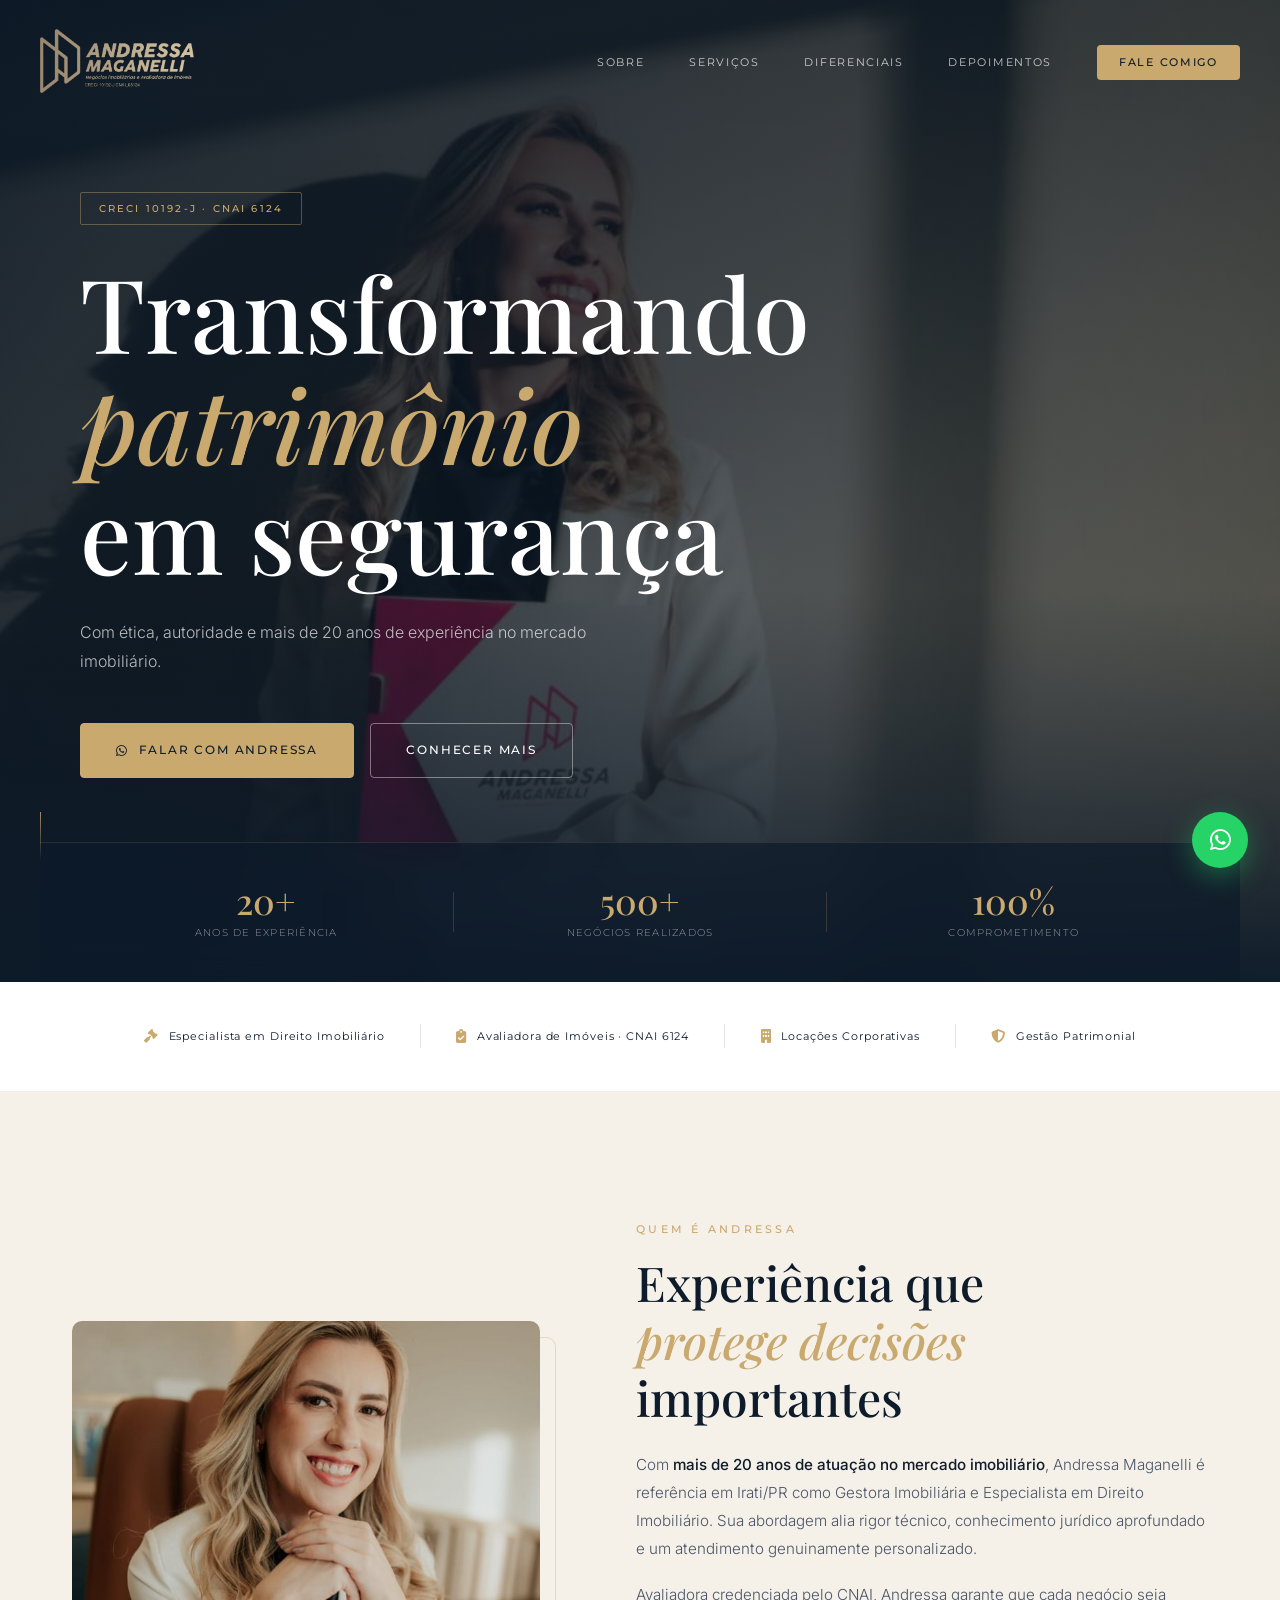
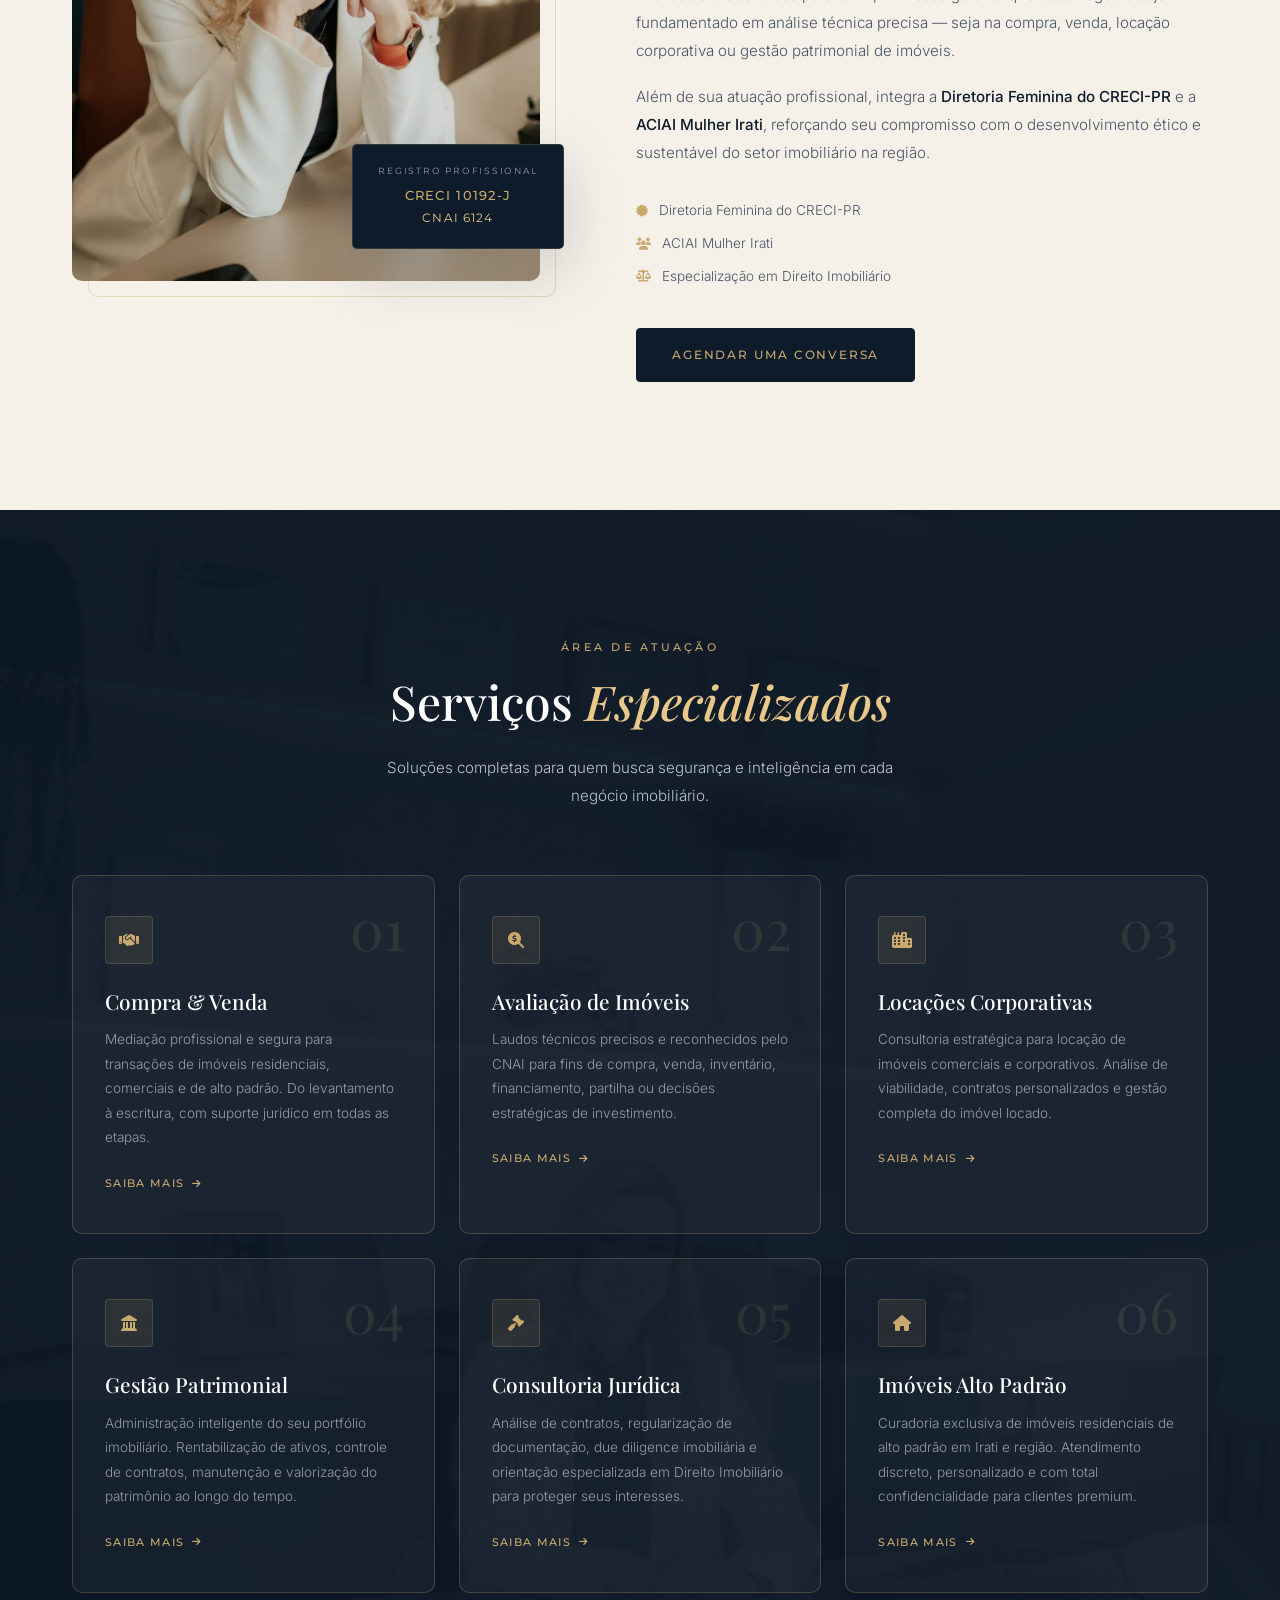
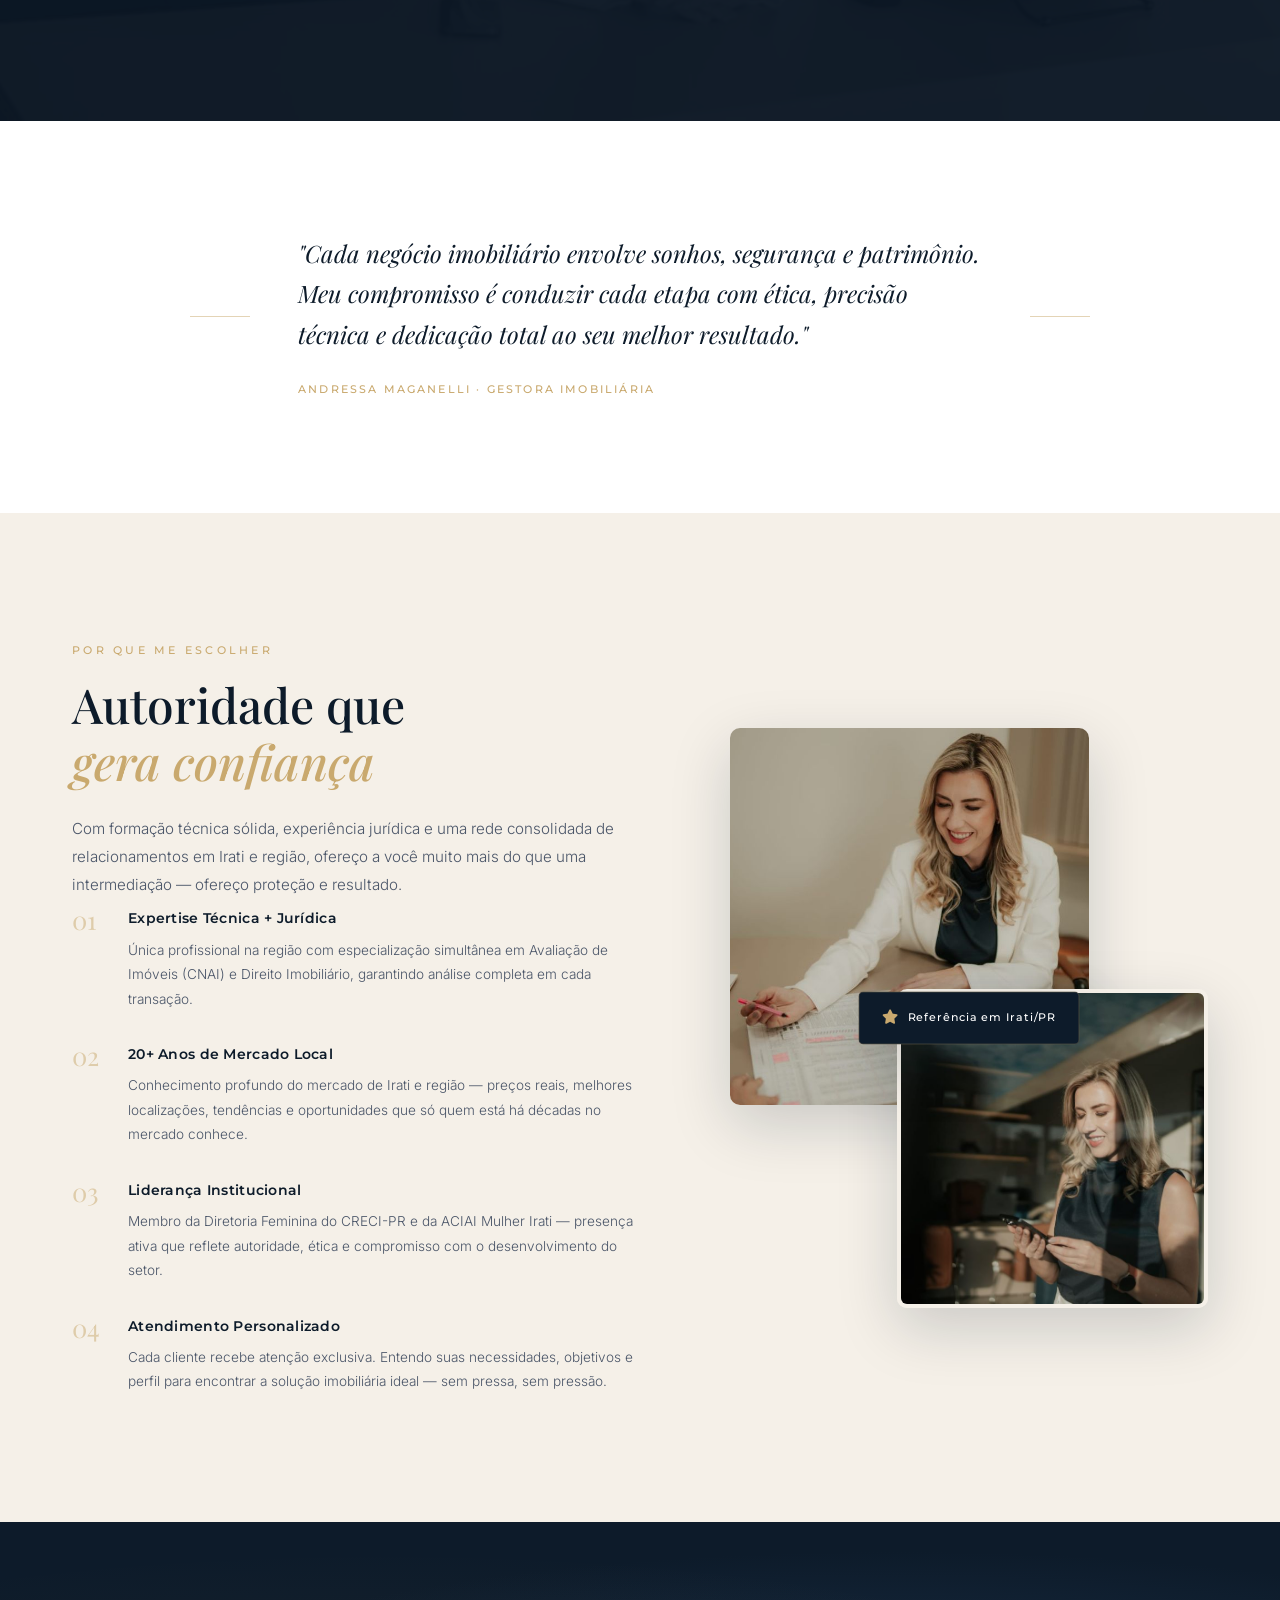
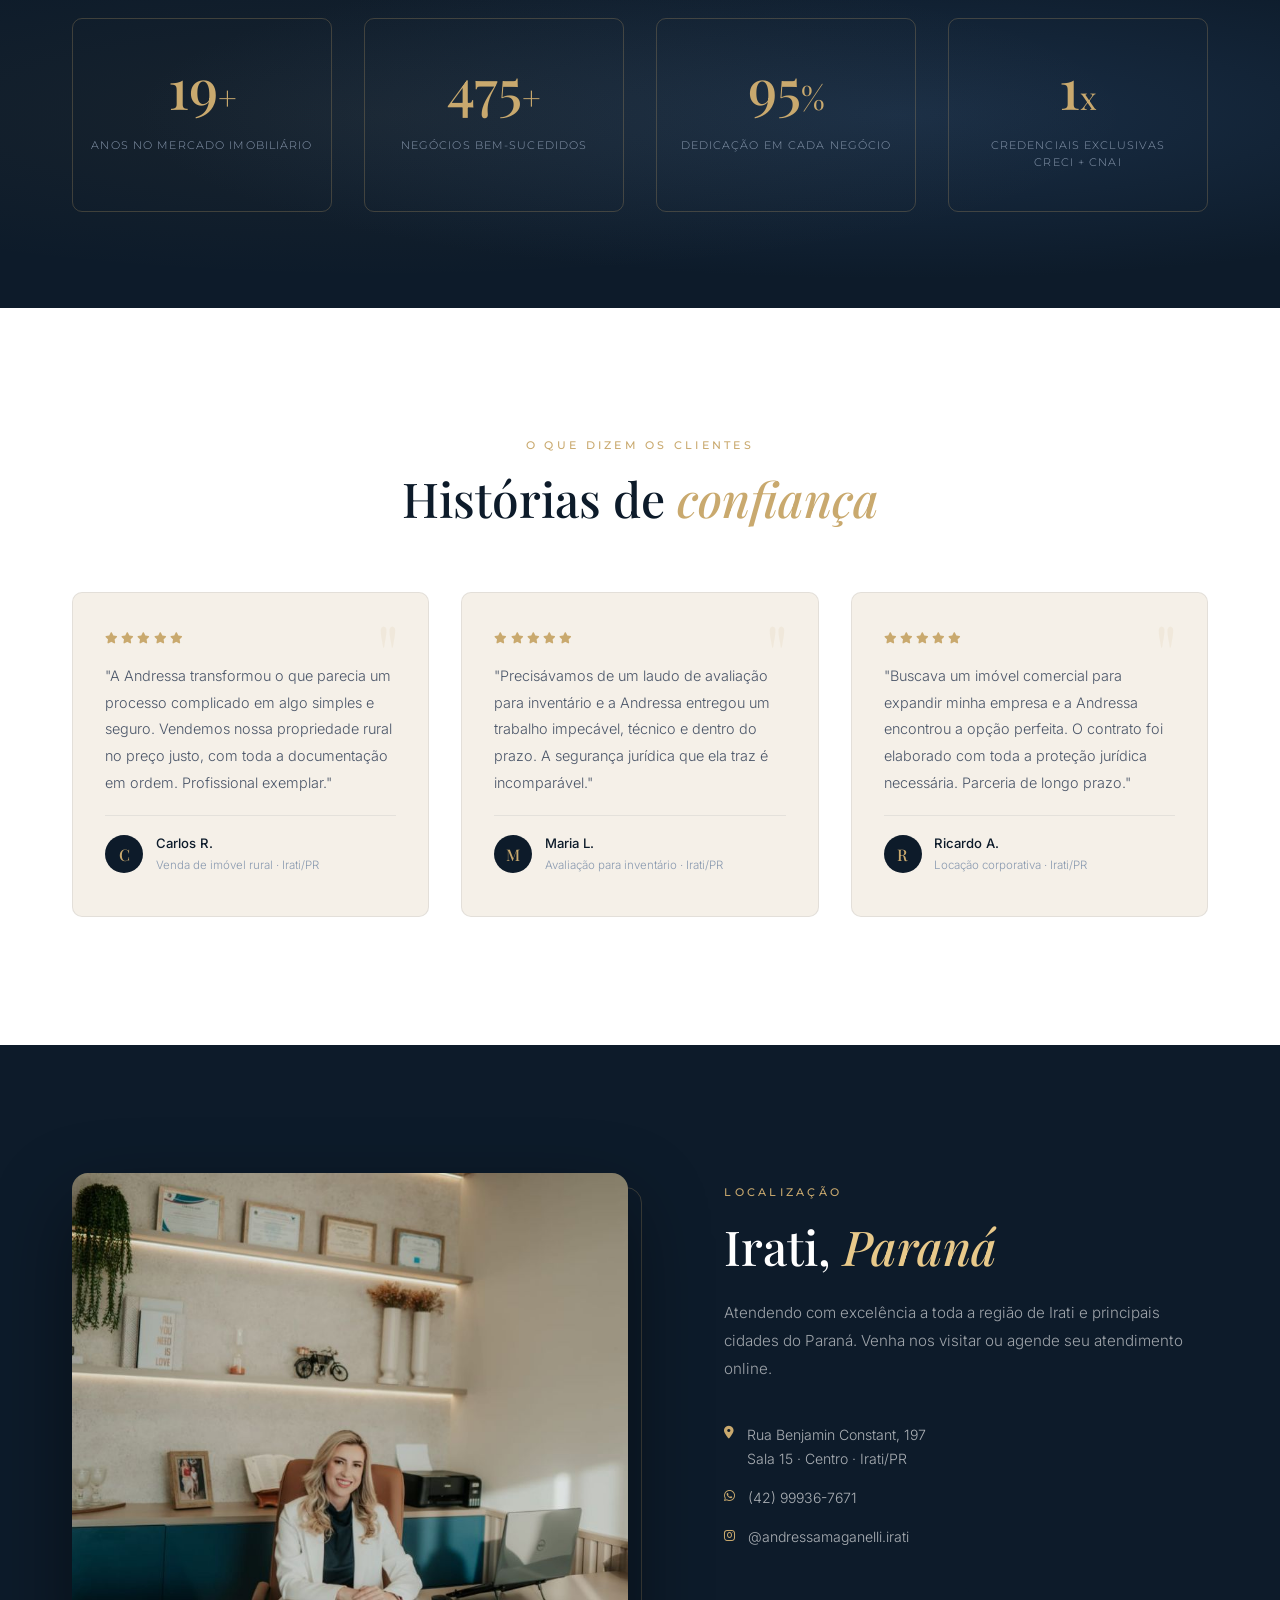
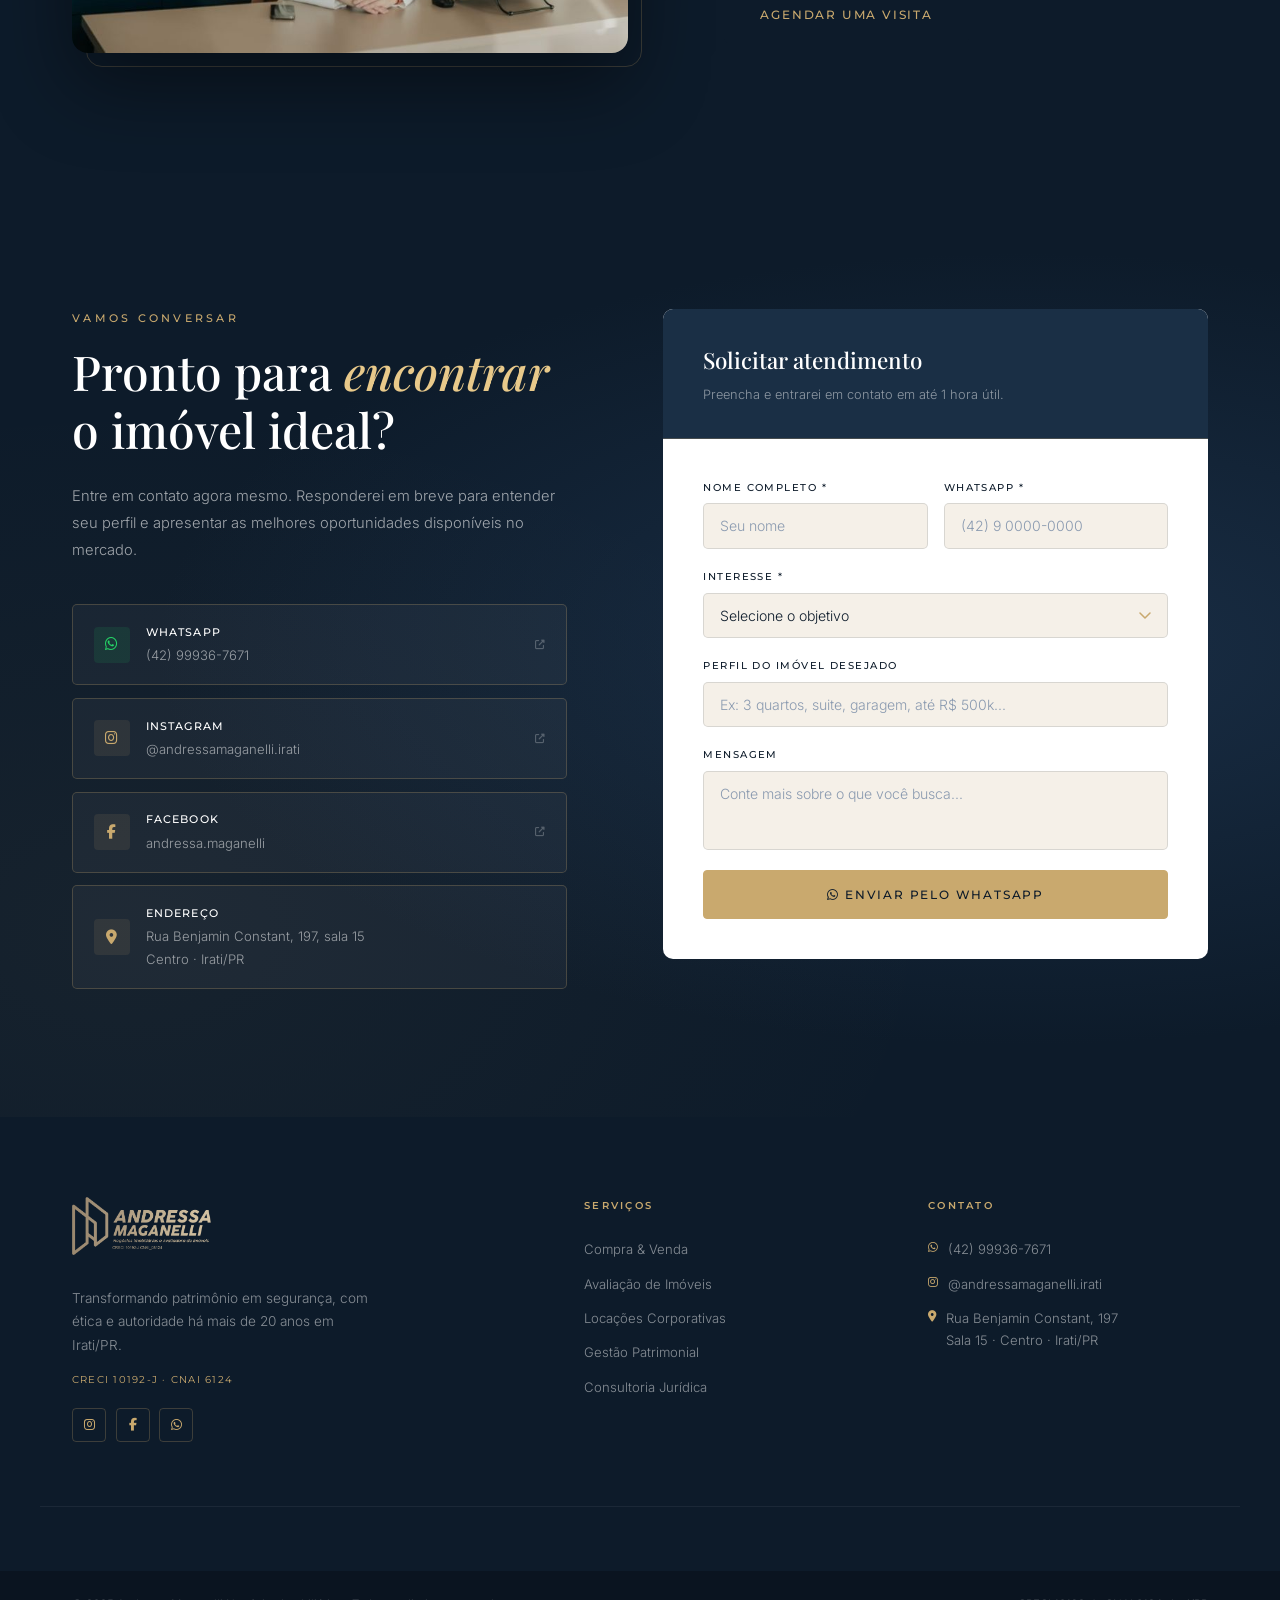
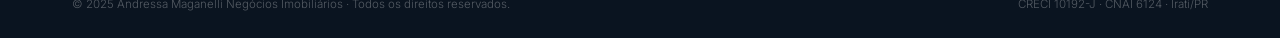
==== commit 29dd7fe1: "andressa" ====
--- a/index.html
+++ b/index.html
@@ -29,15 +29,7 @@
   <div id="loader">
     <div class="loader-inner">
       <div class="loader-logo">
-        <svg viewBox="0 0 60 70" fill="none" xmlns="http://www.w3.org/2000/svg">
-          <path d="M30 4 L4 22 L4 66 L56 66 L56 22 Z" stroke="#C9A96E" stroke-width="1.5" fill="none" stroke-linejoin="round"/>
-          <path d="M20 66 L20 40 L40 40 L40 66" stroke="#C9A96E" stroke-width="1.2" fill="none" stroke-linejoin="round"/>
-          <path d="M30 4 L30 16" stroke="#C9A96E" stroke-width="1.2" fill="none" stroke-linecap="round"/>
-        </svg>
-      </div>
-      <div class="loader-text">
-        <span class="loader-name">ANDRESSA MAGANELLI</span>
-        <span class="loader-sub">NEGÓCIOS IMOBILIÁRIOS</span>
+        <img src="images/logo-full.png" alt="Andressa Maganelli" class="loader-logo-img" />
       </div>
       <div class="loader-bar"><div class="loader-progress"></div></div>
     </div>
@@ -48,17 +40,7 @@
     <div class="header-inner">
 
       <a href="#inicio" class="logo" aria-label="Andressa Maganelli">
-        <div class="logo-icon">
-          <svg viewBox="0 0 60 70" fill="none" xmlns="http://www.w3.org/2000/svg">
-            <path d="M30 4 L4 22 L4 66 L56 66 L56 22 Z" stroke="currentColor" stroke-width="1.8" fill="none" stroke-linejoin="round"/>
-            <path d="M20 66 L20 40 L40 40 L40 66" stroke="currentColor" stroke-width="1.4" fill="none" stroke-linejoin="round"/>
-            <path d="M30 4 L30 16" stroke="currentColor" stroke-width="1.4" fill="none" stroke-linecap="round"/>
-          </svg>
-        </div>
-        <div class="logo-text">
-          <span class="logo-name">ANDRESSA MAGANELLI</span>
-          <span class="logo-desc">NEGÓCIOS IMOBILIÁRIOS</span>
-        </div>
+        <img src="images/logo-full.png" alt="Andressa Maganelli Negócios Imobiliários" class="logo-img" />
       </a>
 
       <nav class="nav-desktop" aria-label="Navegação principal">
@@ -606,17 +588,7 @@
       <div class="container footer-grid">
         <div class="footer-brand">
           <div class="footer-logo">
-            <div class="logo-icon logo-icon-gold">
-              <svg viewBox="0 0 60 70" fill="none" xmlns="http://www.w3.org/2000/svg">
-                <path d="M30 4 L4 22 L4 66 L56 66 L56 22 Z" stroke="currentColor" stroke-width="1.8" fill="none" stroke-linejoin="round"/>
-                <path d="M20 66 L20 40 L40 40 L40 66" stroke="currentColor" stroke-width="1.4" fill="none" stroke-linejoin="round"/>
-                <path d="M30 4 L30 16" stroke="currentColor" stroke-width="1.4" fill="none" stroke-linecap="round"/>
-              </svg>
-            </div>
-            <div>
-              <p class="footer-name">ANDRESSA MAGANELLI</p>
-              <p class="footer-tagline">NEGÓCIOS IMOBILIÁRIOS</p>
-            </div>
+            <img src="images/logo-full.png" alt="Andressa Maganelli Negócios Imobiliários" class="footer-logo-img" />
           </div>
           <p class="footer-bio">Transformando patrimônio em segurança, com ética e autoridade há mais de 20 anos em Irati/PR.</p>
           <p class="footer-reg">CRECI 10192-J · CNAI 6124</p>
--- a/css/andressa.css
+++ b/css/andressa.css
@@ -211,6 +211,15 @@
   animation: pulseGold 2s ease-in-out infinite;
 }
 
+/* Logo real — imagem PNG no loader (fundo transparente) */
+.loader-logo-img {
+  width: 340px;
+  max-width: 82vw;
+  height: auto;
+  object-fit: contain;
+  animation: pulseGold 2s ease-in-out infinite;
+}
+
 @keyframes pulseGold {
   0%, 100% { opacity: 0.5; transform: scale(0.95); }
   50% { opacity: 1; transform: scale(1); }
@@ -293,6 +302,17 @@
   gap: 0.85rem;
   text-decoration: none;
 }
+
+/* Logo real — imagem PNG no header (fundo transparente) */
+.logo-img {
+  height: 64px;
+  width: auto;
+  max-width: 320px;
+  object-fit: contain;
+  display: block;
+  transition: opacity var(--transition-fast);
+}
+.logo:hover .logo-img { opacity: 0.8; }
 
 .logo-icon svg {
   width: 36px;
@@ -1460,6 +1480,16 @@
   align-items: center;
   gap: 0.8rem;
   margin-bottom: 1.2rem;
+}
+
+/* Logo real — imagem PNG no footer (fundo transparente) */
+.footer-logo-img {
+  height: 58px;
+  width: auto;
+  max-width: 280px;
+  object-fit: contain;
+  display: block;
+  margin-bottom: 0.8rem;
 }
 
 .logo-icon-gold svg {
